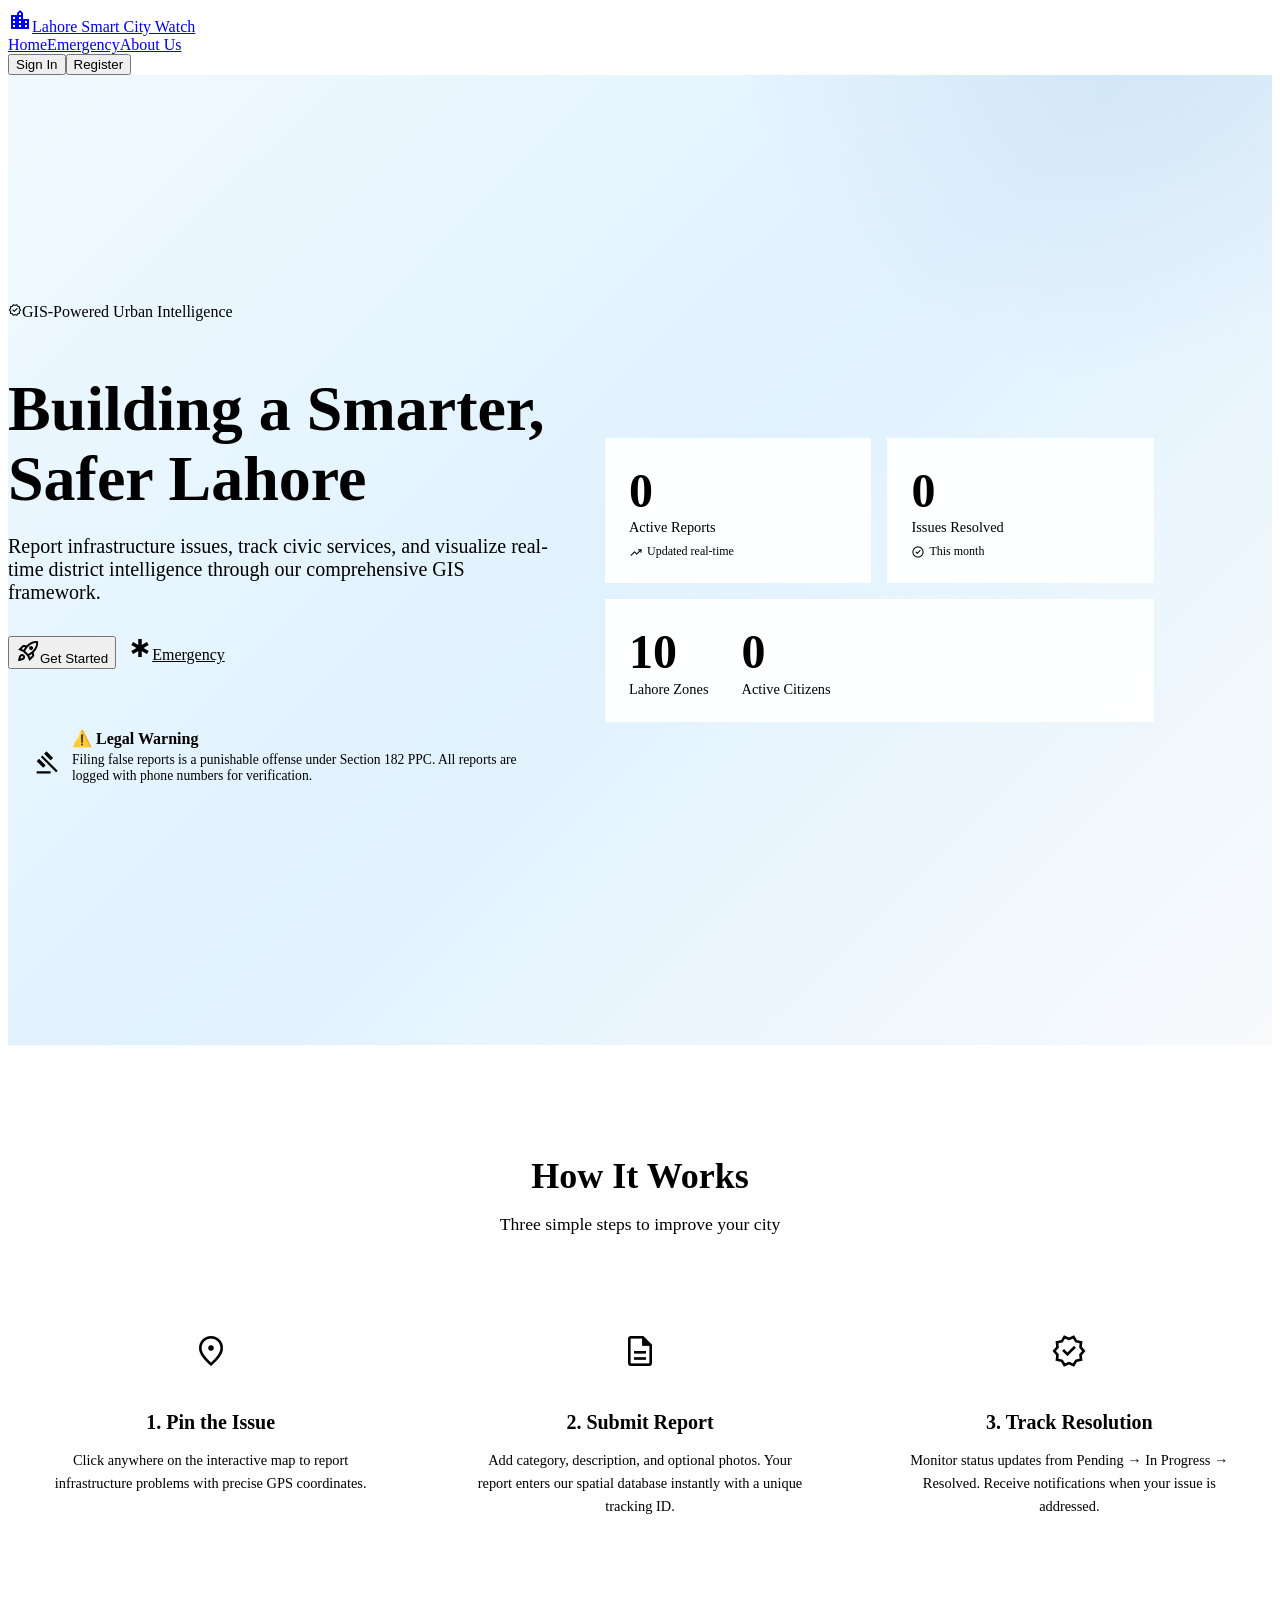
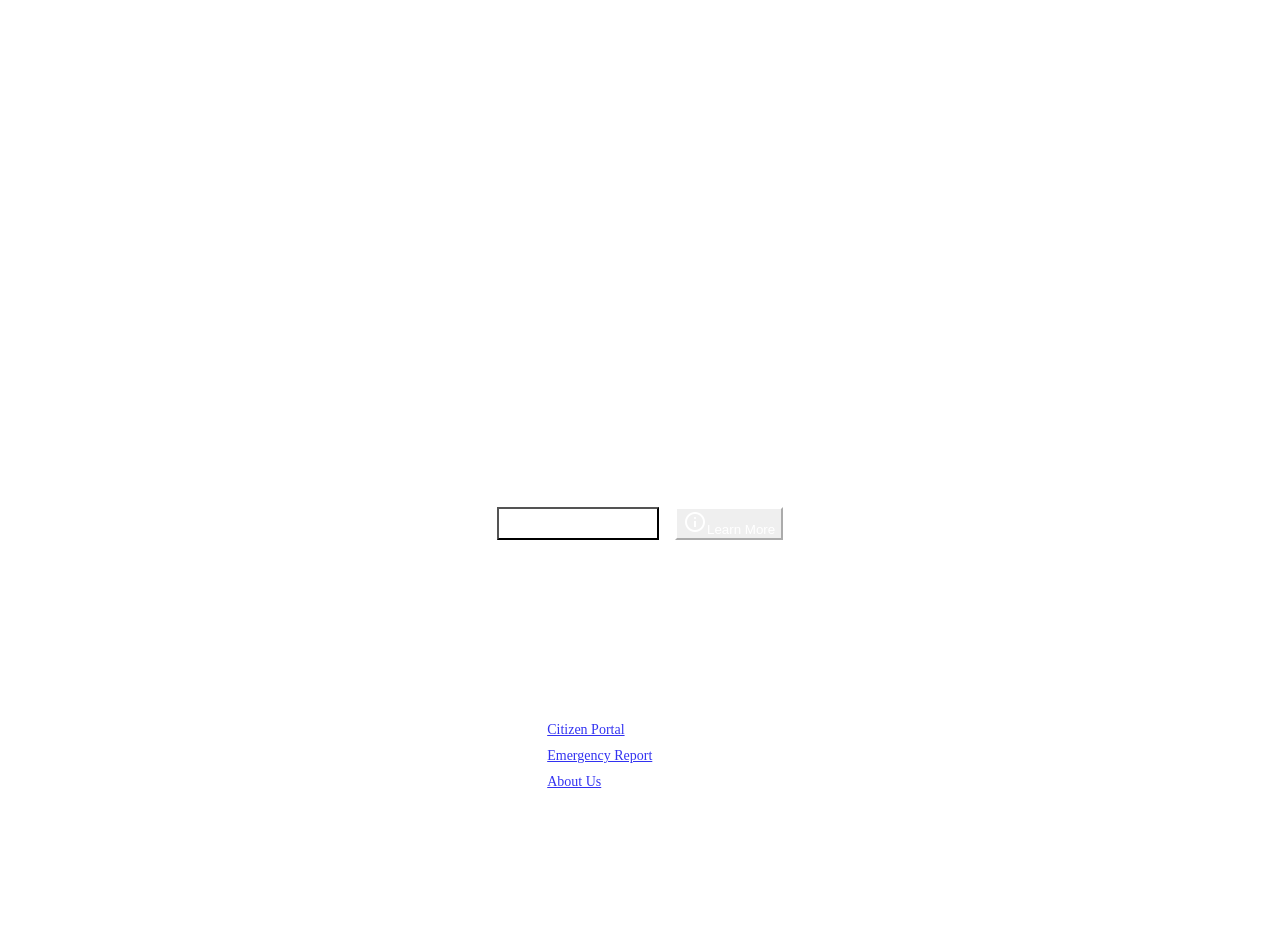
==== index.html @ 6d5efe83 "ready for deploy" ====
<!DOCTYPE html>
<html lang="en">
<head>
  <meta charset="UTF-8">
  <meta name="viewport" content="width=device-width, initial-scale=1.0">
  <title>Lahore Smart City Watch | GIS-Based Urban Intelligence</title>
  <link rel="stylesheet" href="/static/style.css">
  <link href="https://fonts.googleapis.com/css2?family=Material+Symbols+Outlined:wght@100..700&display=swap" rel="stylesheet">
  <style>
    .hero-section { min-height: 90vh; display: flex; align-items: center; padding: 100px 0 60px; background: linear-gradient(135deg, #f0f9ff 0%, #e0f2fe 50%, #f8fafc 100%); position: relative; overflow: hidden; }
    .hero-section::before { content: ''; position: absolute; top: -50%; right: -20%; width: 800px; height: 800px; background: radial-gradient(circle, rgba(0,63,135,0.08) 0%, transparent 70%); border-radius: 50%; }
    .hero-title { font-family: var(--ff-head); font-size: clamp(2.5rem, 5vw, 4rem); font-weight: 800; line-height: 1.1; color: var(--c-text-primary); margin-bottom: 20px; }
    .hero-subtitle { font-size: 1.25rem; color: var(--c-text-secondary); max-width: 600px; margin-bottom: 32px; }
    .stat-card { background: rgba(255,255,255,0.95); backdrop-filter: blur(8px); border: 1px solid var(--c-border); border-radius: var(--radius-lg); padding: 24px; box-shadow: var(--shadow-md); transition: all var(--transition-base); }
    .stat-card:hover { transform: translateY(-4px); box-shadow: var(--shadow-lg); }
    .stat-number { font-family: var(--ff-head); font-size: 3rem; font-weight: 800; color: var(--c-primary); line-height: 1.2; }
    .stat-label { font-size: 0.9rem; color: var(--c-text-secondary); font-weight: 500; }
    .stat-trend { display: flex; align-items: center; gap: 4px; margin-top: 8px; font-size: 0.75rem; color: var(--c-success); }
    .feature-section { padding: 80px 0; background: var(--c-surface); }
    .section-title { font-family: var(--ff-head); font-size: 2.25rem; font-weight: 700; text-align: center; margin-bottom: 16px; color: var(--c-text-primary); }
    .section-subtitle { text-align: center; color: var(--c-text-secondary); margin-bottom: 48px; font-size: 1.1rem; }
    .feature-card { background: var(--c-surface); border-radius: var(--radius-lg); padding: 32px; box-shadow: var(--shadow-sm); border: 1px solid var(--c-border); transition: all var(--transition-base); text-align: center; height: 100%; }
    .feature-card:hover { transform: translateY(-4px); box-shadow: var(--shadow-md); border-color: var(--c-primary); }
    .feature-icon { width: 72px; height: 72px; border-radius: var(--radius-lg); background: var(--c-accent-light); display: flex; align-items: center; justify-content: center; margin: 0 auto 24px; }
    .feature-icon .material-symbols-outlined { font-size: 36px; color: var(--c-primary); }
    .feature-title { font-family: var(--ff-head); font-weight: 700; font-size: 1.25rem; margin-bottom: 12px; }
    .feature-desc { color: var(--c-text-secondary); font-size: 0.9rem; line-height: 1.6; }
    .stats-section { padding: 60px 0; background: var(--c-primary); color: white; }
    .stats-grid-home { display: grid; grid-template-columns: repeat(4, 1fr); gap: 24px; text-align: center; }
    .stat-item { padding: 20px; }
    .stat-item-value { font-family: var(--ff-head); font-size: 2.5rem; font-weight: 800; margin-bottom: 8px; }
    .stat-item-label { font-size: 0.9rem; opacity: 0.9; text-transform: uppercase; letter-spacing: 0.05em; }
    .cta-section { padding: 80px 0; background: linear-gradient(135deg, var(--c-primary-dark) 0%, var(--c-primary) 100%); color: white; text-align: center; }
    .cta-title { font-family: var(--ff-head); font-size: 2.5rem; font-weight: 800; margin-bottom: 16px; }
    .cta-subtitle { font-size: 1.1rem; opacity: 0.9; margin-bottom: 32px; }
    .legal-banner { background: var(--c-warning-light); border: 1px solid var(--c-warning); border-radius: var(--radius-lg); padding: 20px 24px; margin: 40px 0; }
    .modal-overlay { position: fixed; inset: 0; z-index: 9999; background: rgba(0,0,0,0.5); backdrop-filter: blur(4px); display: flex; align-items: center; justify-content: center; opacity: 0; visibility: hidden; pointer-events: none; transition: all 0.2s; }
    .modal-overlay.active { opacity: 1; visibility: visible; pointer-events: all; }
    .modal { background: white; border-radius: 20px; width: 100%; max-width: 460px; transform: scale(0.95); transition: transform 0.2s; box-shadow: 0 20px 40px rgba(0,0,0,0.2); max-height: 90vh; overflow-y: auto; }
    .modal-overlay.active .modal { transform: scale(1); }
    .modal-header { background: var(--c-primary); color: white; padding: 24px 28px; border-radius: 20px 20px 0 0; position: sticky; top: 0; z-index: 1; }
    .modal-body { padding: 28px; }
    .auth-tabs { display: flex; gap: 8px; margin-bottom: 24px; }
    .auth-tab { flex: 1; padding: 10px; text-align: center; font-weight: 600; color: var(--c-text-muted); cursor: pointer; border-bottom: 2px solid transparent; }
    .auth-tab.active { color: var(--c-primary); border-bottom-color: var(--c-primary); }
    .auth-form.hidden { display: none; }
    .forgot-link { display: block; text-align: right; margin-top: 4px; margin-bottom: 16px; font-size: 0.75rem; color: var(--c-primary); font-weight: 500; cursor: pointer; }
    .modal-close { position: absolute; top: 16px; right: 16px; background: rgba(255,255,255,0.15); border: none; width: 32px; height: 32px; border-radius: 50%; color: white; display: flex; align-items: center; justify-content: center; cursor: pointer; }
    @media (max-width: 768px) { .stats-grid-home { grid-template-columns: repeat(2, 1fr); } .hero-title { font-size: 2.5rem; } }
  </style>
</head>
<body>

<nav class="topnav">
  <a class="topnav-brand" href="/"><span class="material-symbols-outlined" style="color:var(--c-primary)">location_city</span>Lahore Smart City Watch</a>
  <div class="topnav-links"><a href="/" class="active">Home</a><a href="/emergency.html">Emergency</a><a href="/about.html">About Us</a></div>
  <div class="topnav-actions"><button class="btn btn-outline btn-sm" id="loginBtn">Sign In</button><button class="btn btn-primary btn-sm" id="signupBtn">Register</button></div>
</nav>

<main>
  <section class="hero-section">
    <div class="container">
      <div style="display:flex;gap:48px;align-items:center;flex-wrap:wrap">
        <div style="flex:1;min-width:300px">
          <div class="badge badge-primary" style="margin-bottom:16px"><span class="material-symbols-outlined" style="font-size:14px">verified</span>GIS-Powered Urban Intelligence</div>
          <h1 class="hero-title">Building a Smarter,<br><span style="color:var(--c-primary)">Safer Lahore</span></h1>
          <p class="hero-subtitle">Report infrastructure issues, track civic services, and visualize real-time district intelligence through our comprehensive GIS framework.</p>
          <div style="display:flex;gap:12px;flex-wrap:wrap"><button class="btn btn-primary btn-lg" id="heroGetStarted"><span class="material-symbols-outlined">rocket_launch</span>Get Started</button><a href="/emergency.html" class="btn btn-outline btn-lg" style="border-color:var(--c-danger);color:var(--c-danger)"><span class="material-symbols-outlined">emergency</span>Emergency</a></div>
          <div class="legal-banner"><div style="display:flex;align-items:center;gap:12px"><span class="material-symbols-outlined" style="color:var(--c-warning);font-size:28px">gavel</span><div><strong style="color:var(--c-warning)">⚠️ Legal Warning</strong><p style="font-size:0.85rem;color:var(--c-text-secondary);margin-top:4px">Filing false reports is a punishable offense under Section 182 PPC. All reports are logged with phone numbers for verification.</p></div></div></div>
        </div>
        <div style="flex:1;min-width:300px">
          <div style="display:grid;grid-template-columns:1fr 1fr;gap:16px"><div class="stat-card"><div class="stat-number" id="homeActiveReports">0</div><div class="stat-label">Active Reports</div><div class="stat-trend"><span class="material-symbols-outlined" style="font-size:14px">trending_up</span>Updated real-time</div></div><div class="stat-card"><div class="stat-number" id="homeResolvedReports">0</div><div class="stat-label">Issues Resolved</div><div class="stat-trend"><span class="material-symbols-outlined" style="font-size:14px">check_circle</span>This month</div></div></div>
          <div style="margin-top:16px"><div class="stat-card"><div style="display:flex;align-items:center;gap:16px"><div><div class="stat-number" id="homeZonesCount">10</div><div class="stat-label">Lahore Zones</div></div><div style="width:1px;height:50px;background:var(--c-border)"></div><div><div class="stat-number" id="homeCitizensCount">0</div><div class="stat-label">Active Citizens</div></div></div></div></div>
        </div>
      </div>
    </div>
  </section>

  <section class="feature-section">
    <div class="container">
      <h2 class="section-title">How It Works</h2>
      <p class="section-subtitle">Three simple steps to improve your city</p>
      <div style="display:grid;grid-template-columns:repeat(3,1fr);gap:24px">
        <div class="feature-card"><div class="feature-icon"><span class="material-symbols-outlined icon-filled">location_on</span></div><h3 class="feature-title">1. Pin the Issue</h3><p class="feature-desc">Click anywhere on the interactive map to report infrastructure problems with precise GPS coordinates.</p></div>
        <div class="feature-card"><div class="feature-icon"><span class="material-symbols-outlined icon-filled">description</span></div><h3 class="feature-title">2. Submit Report</h3><p class="feature-desc">Add category, description, and optional photos. Your report enters our spatial database instantly with a unique tracking ID.</p></div>
        <div class="feature-card"><div class="feature-icon"><span class="material-symbols-outlined icon-filled">verified</span></div><h3 class="feature-title">3. Track Resolution</h3><p class="feature-desc">Monitor status updates from Pending → In Progress → Resolved. Receive notifications when your issue is addressed.</p></div>
      </div>
    </div>
  </section>

  <section class="stats-section">
    <div class="container"><div class="stats-grid-home"><div class="stat-item"><div class="stat-item-value" id="statsTotalReports">0</div><div class="stat-item-label">Total Reports</div></div><div class="stat-item"><div class="stat-item-value" id="statsPendingReports">0</div><div class="stat-item-label">Pending</div></div><div class="stat-item"><div class="stat-item-value" id="statsResolvedReports">0</div><div class="stat-item-label">Resolved</div></div><div class="stat-item"><div class="stat-item-value" id="statsAvgResponse">0</div><div class="stat-item-label">Avg Response (days)</div></div></div></div>
  </section>

  <section class="cta-section">
    <div class="container">
      <h2 class="cta-title">Ready to Make Lahore Better?</h2>
      <p class="cta-subtitle">Join thousands of citizens actively reporting and tracking civic issues.</p>
      <div style="display:flex;gap:16px;justify-content:center"><button class="btn btn-primary btn-lg" id="ctaSignupBtn" style="background:white;color:var(--c-primary)"><span class="material-symbols-outlined">person_add</span>Create Free Account</button><button class="btn btn-outline btn-lg" id="ctaLearnMore" style="border-color:white;color:white"><span class="material-symbols-outlined">info</span>Learn More</button></div>
    </div>
  </section>
</main>

<footer style="background:var(--c-primary-dark);color:white;padding:48px 0 24px">
  <div class="container">
    <div style="display:grid;grid-template-columns:2fr 1fr 1fr 1fr;gap:32px;margin-bottom:32px">
      <div><h4 style="font-family:var(--ff-head);font-weight:700;margin-bottom:16px">Lahore Smart City Watch</h4><p style="opacity:0.8;font-size:0.875rem;line-height:1.6">A GIS-based urban intelligence framework for civic engagement and infrastructure monitoring across Lahore.</p></div>
      <div><h5 style="font-weight:600;margin-bottom:16px">Quick Links</h5><ul style="list-style:none;opacity:0.8;font-size:0.875rem"><li style="margin-bottom:10px"><a href="/citizen.html">Citizen Portal</a></li><li style="margin-bottom:10px"><a href="/emergency.html">Emergency Report</a></li><li style="margin-bottom:10px"><a href="/about.html">About Us</a></li></ul></div>
      <div><h5 style="font-weight:600;margin-bottom:16px">Emergency Numbers</h5><ul style="list-style:none;opacity:0.8;font-size:0.875rem"><li style="margin-bottom:10px">Rescue: 1122</li><li style="margin-bottom:10px">Police: 15</li><li style="margin-bottom:10px">Fire: 16</li><li style="margin-bottom:10px">WASA: 042-99332010</li></ul></div>
      <div><h5 style="font-weight:600;margin-bottom:16px">Contact</h5><ul style="list-style:none;opacity:0.8;font-size:0.875rem"><li style="margin-bottom:10px">Email: info@lscw.pk</li><li style="margin-bottom:10px">Phone: +92 42 99201111</li><li style="margin-bottom:10px">Address: Gulberg III, Lahore</li></ul></div>
    </div>
    <div style="border-top:1px solid rgba(255,255,255,0.1);padding-top:24px;text-align:center;font-size:0.75rem;opacity:0.6">© 2024 Lahore Smart City Watch — GIS-Based Urban Intelligence Framework | Final Year Project | Department of GIS</div>
  </div>
</footer>

<div class="modal-overlay" id="authModal">
  <div class="modal">
    <div class="modal-header"><div style="font-size:1.5rem;font-weight:700" id="modalTitle">Sign In</div><div style="font-size:0.875rem;opacity:0.9" id="modalSubtitle">Access your account</div><button class="modal-close" onclick="closeModal('authModal')"><span class="material-symbols-outlined">close</span></button></div>
    <div class="modal-body">
      <div class="auth-tabs"><div class="auth-tab active" data-tab="login">Sign In</div><div class="auth-tab" data-tab="signup">Create Account</div></div>
      <form id="loginForm" class="auth-form" onsubmit="handleLogin(event)">
        <div class="form-group"><label class="form-label">Email</label><input type="email" class="form-input" id="loginEmail" placeholder="citizen@demo.com" required></div>
        <div class="form-group"><label class="form-label">Password</label><input type="password" class="form-input" id="loginPassword" placeholder="••••••••" required></div>
        <a href="#" class="forgot-link" onclick="openForgotPassword()">Forgot Password?</a>
        <button type="submit" class="btn btn-primary w-full btn-lg">Sign In</button>
        <p style="text-align:center;margin-top:16px;font-size:0.8rem;color:var(--c-text-muted)">Demo: citizen@demo.com / demo12345</p>
      </form>
      <form id="signupForm" class="auth-form hidden" onsubmit="handleSignup(event)">
        <div class="form-group"><label class="form-label">Full Name</label><input type="text" class="form-input" id="signupName" required></div>
        <div class="form-group"><label class="form-label">Email</label><input type="email" class="form-input" id="signupEmail" required></div>
        <div class="form-group"><label class="form-label">Phone</label><input type="tel" class="form-input" id="signupPhone" required></div>
        <div class="form-group"><label class="form-label">Password</label><input type="password" class="form-input" id="signupPassword" required minlength="8"></div>
        <div class="form-group"><label class="form-label">Confirm Password</label><input type="password" class="form-input" id="signupConfirm" required></div>
        <button type="submit" class="btn btn-primary w-full btn-lg">Create Account</button>
      </form>
      <p style="text-align:center;margin-top:16px;font-size:0.8rem"><span id="footerText">Don't have an account?</span><a href="#" id="switchTabLink" style="color:var(--c-primary);font-weight:600;margin-left:4px">Create one</a></p>
    </div>
  </div>
</div>

<div class="modal-overlay" id="otpModal">
  <div class="modal">
    <div class="modal-header"><div style="font-size:1.5rem;font-weight:700">Verify Email</div><button class="modal-close" onclick="closeModal('otpModal')"><span class="material-symbols-outlined">close</span></button></div>
    <div class="modal-body"><p style="text-align:center;margin-bottom:20px">Code sent to <strong id="otpEmail"></strong></p><input type="text" id="otpInput" style="width:100%;padding:14px;border:1.5px solid #cbd5e1;border-radius:10px;text-align:center;font-size:1.5rem;letter-spacing:8px" placeholder="000000" maxlength="6"><button onclick="verifyOTP()" class="btn btn-primary w-full btn-lg" style="margin-top:20px">Verify</button></div>
  </div>
</div>

<div class="modal-overlay" id="forgotPasswordModal">
  <div class="modal">
    <div class="modal-header"><div style="font-size:1.25rem;font-weight:700">Reset Password</div><button class="modal-close" onclick="closeModal('forgotPasswordModal')"><span class="material-symbols-outlined">close</span></button></div>
    <div class="modal-body">
      <div id="forgotStep1"><p style="margin-bottom:16px;color:var(--c-text-secondary);font-size:0.9rem">Enter your email to receive a password reset OTP.</p><div class="form-group"><label class="form-label">Email</label><input type="email" class="form-input" id="forgotEmail" required></div><button class="btn btn-primary w-full" onclick="sendResetOTP()">Send OTP</button></div>
      <div id="forgotStep2" style="display:none"><p style="margin-bottom:16px">Enter the 6-digit code sent to <strong id="forgotEmailDisplay"></strong></p><div class="form-group"><label class="form-label">OTP Code</label><input type="text" class="form-input" id="forgotOTP" maxlength="6"></div><button class="btn btn-primary w-full" onclick="verifyResetOTP()">Verify OTP</button></div>
      <div id="forgotStep3" style="display:none"><p style="margin-bottom:16px">Enter your new password.</p><div class="form-group"><label class="form-label">New Password</label><input type="password" class="form-input" id="newPassword" minlength="8"></div><div class="form-group"><label class="form-label">Confirm Password</label><input type="password" class="form-input" id="confirmNewPassword"></div><button class="btn btn-primary w-full" onclick="resetUserPassword()">Reset Password</button></div>
    </div>
  </div>
</div>

<div id="toast-container"></div>

<script src="/static/storage.js"></script>
<script>
const session = LSCW.getSession();
if (session) window.location.href = '/citizen.html';

const authModal = document.getElementById('authModal');
const otpModal = document.getElementById('otpModal');
let pendingEmail = '';
let currentOTP = '';
let resetEmail = '';
let resetToken = '';

function loadHomeStats() {
  const reports = LSCW.getReports();
  const zones = LSCW.getZones();
  const users = JSON.parse(localStorage.getItem('lscw_users') || '[]');
  document.getElementById('homeActiveReports').textContent = reports.filter(r => r.status !== 'resolved').length;
  document.getElementById('homeResolvedReports').textContent = reports.filter(r => r.status === 'resolved').length;
  document.getElementById('homeZonesCount').textContent = zones.length;
  document.getElementById('homeCitizensCount').textContent = users.length;
  document.getElementById('statsTotalReports').textContent = reports.length;
  document.getElementById('statsPendingReports').textContent = reports.filter(r => r.status === 'pending').length;
  document.getElementById('statsResolvedReports').textContent = reports.filter(r => r.status === 'resolved').length;
}
loadHomeStats();

document.getElementById('loginBtn').addEventListener('click', () => openAuthModal('login'));
document.getElementById('signupBtn').addEventListener('click', () => openAuthModal('signup'));
document.getElementById('heroGetStarted').addEventListener('click', () => openAuthModal('signup'));
document.getElementById('ctaSignupBtn').addEventListener('click', () => openAuthModal('signup'));
document.getElementById('ctaLearnMore').addEventListener('click', () => window.location.href = '/about.html');

function openModal(id) { document.getElementById(id).classList.add('active'); }
function closeModal(id) { document.getElementById(id).classList.remove('active'); }
function openAuthModal(tab) { authModal.classList.add('active'); switchTab(tab); }

function switchTab(tab) {
  document.querySelectorAll('.auth-tab').forEach(t => t.classList.remove('active'));
  document.querySelector(`.auth-tab[data-tab="${tab}"]`).classList.add('active');
  document.getElementById('loginForm').classList.toggle('hidden', tab !== 'login');
  document.getElementById('signupForm').classList.toggle('hidden', tab !== 'signup');
  document.getElementById('modalTitle').textContent = tab === 'login' ? 'Sign In' : 'Create Account';
  document.getElementById('modalSubtitle').textContent = tab === 'login' ? 'Access your account' : 'Join Lahore Smart City Watch';
  document.getElementById('footerText').textContent = tab === 'login' ? "Don't have an account?" : 'Already have an account?';
  document.getElementById('switchTabLink').textContent = tab === 'login' ? 'Create one' : 'Sign in';
}

document.querySelectorAll('.auth-tab').forEach(t => t.addEventListener('click', () => switchTab(t.dataset.tab)));
document.getElementById('switchTabLink').addEventListener('click', e => { e.preventDefault(); switchTab(document.querySelector('.auth-tab.active').dataset.tab === 'login' ? 'signup' : 'login'); });
document.querySelectorAll('.modal-overlay').forEach(o => o.addEventListener('click', e => { if (e.target === o) o.classList.remove('active'); }));

function showToast(msg, type) {
  const tc = document.getElementById('toast-container');
  const t = document.createElement('div');
  t.className = `toast toast-${type}`;
  t.innerHTML = `<span class="material-symbols-outlined">${type==='success'?'check_circle':type==='error'?'error':'info'}</span> ${msg}`;
  tc.appendChild(t); setTimeout(() => { t.classList.add('removing'); setTimeout(() => t.remove(), 300); }, 4000);
}

async function handleLogin(e) {
  e.preventDefault();
  const email = document.getElementById('loginEmail').value;
  const password = document.getElementById('loginPassword').value;
  if (!email || !password) { showToast('Please fill all fields', 'error'); return; }
  const result = await LSCW.loginUser(email, password);
  if (result.ok) { showToast('Login successful!', 'success'); setTimeout(() => window.location.href = '/citizen.html', 500); }
  else { showToast(result.error, 'error'); }
}

async function handleSignup(e) {
  e.preventDefault();
  const name = document.getElementById('signupName').value;
  const email = document.getElementById('signupEmail').value;
  const phone = document.getElementById('signupPhone').value;
  const password = document.getElementById('signupPassword').value;
  const confirm = document.getElementById('signupConfirm').value;
  if (password !== confirm) { showToast('Passwords do not match', 'error'); return; }
  const result = await LSCW.registerUser({ name, email, phone, password });
  if (result.ok) {
    pendingEmail = email; currentOTP = LSCW.simulateSendOTP(email);
    document.getElementById('otpEmail').textContent = email;
    closeModal('authModal'); otpModal.classList.add('active');
    showToast('OTP sent! Check console', 'info');
  } else { showToast(result.error, 'error'); }
}

function verifyOTP() { closeModal('otpModal'); showToast('Email verified! Please login.', 'success'); setTimeout(() => openAuthModal('login'), 500); }

function openForgotPassword() {
  closeModal('authModal');
  document.getElementById('forgotStep1').style.display = 'block';
  document.getElementById('forgotStep2').style.display = 'none';
  document.getElementById('forgotStep3').style.display = 'none';
  openModal('forgotPasswordModal');
}

async function sendResetOTP() {
  const email = document.getElementById('forgotEmail').value;
  if (!email) { showToast('Please enter your email', 'error'); return; }
  try {
    const res = await fetch(`http://127.0.0.1:8000/api/auth/forgot-password/`, { method: 'POST', headers: {'Content-Type':'application/json'}, body: JSON.stringify({email}) });
    const data = await res.json();
    if (data.message) { resetEmail = email; document.getElementById('forgotEmailDisplay').textContent = email; document.getElementById('forgotStep1').style.display = 'none'; document.getElementById('forgotStep2').style.display = 'block'; showToast('OTP sent!', 'success'); }
    else { showToast(data.error, 'error'); }
  } catch(e) { showToast('Network error', 'error'); }
}

async function verifyResetOTP() {
  const otp = document.getElementById('forgotOTP').value;
  if (!otp) { showToast('Please enter OTP', 'error'); return; }
  try {
    const res = await fetch(`http://127.0.0.1:8000/api/auth/verify-reset-otp/`, { method: 'POST', headers: {'Content-Type':'application/json'}, body: JSON.stringify({email: resetEmail, otp}) });
    const data = await res.json();
    if (data.reset_token) { resetToken = data.reset_token; document.getElementById('forgotStep2').style.display = 'none'; document.getElementById('forgotStep3').style.display = 'block'; showToast('OTP verified!', 'success'); }
    else { showToast(data.error, 'error'); }
  } catch(e) { showToast('Network error', 'error'); }
}

async function resetUserPassword() {
  const np = document.getElementById('newPassword').value;
  const cp = document.getElementById('confirmNewPassword').value;
  if (np !== cp) { showToast('Passwords do not match', 'error'); return; }
  try {
    const res = await fetch(`http://127.0.0.1:8000/api/auth/reset-password/`, { method: 'POST', headers: {'Content-Type':'application/json'}, body: JSON.stringify({email: resetEmail, reset_token: resetToken, new_password: np}) });
    const data = await res.json();
    if (data.message) { closeModal('forgotPasswordModal'); showToast('Password reset! Please login.', 'success'); setTimeout(() => openAuthModal('login'), 500); }
    else { showToast(data.error, 'error'); }
  } catch(e) { showToast('Network error', 'error'); }
}
</script>
</body>
</html>
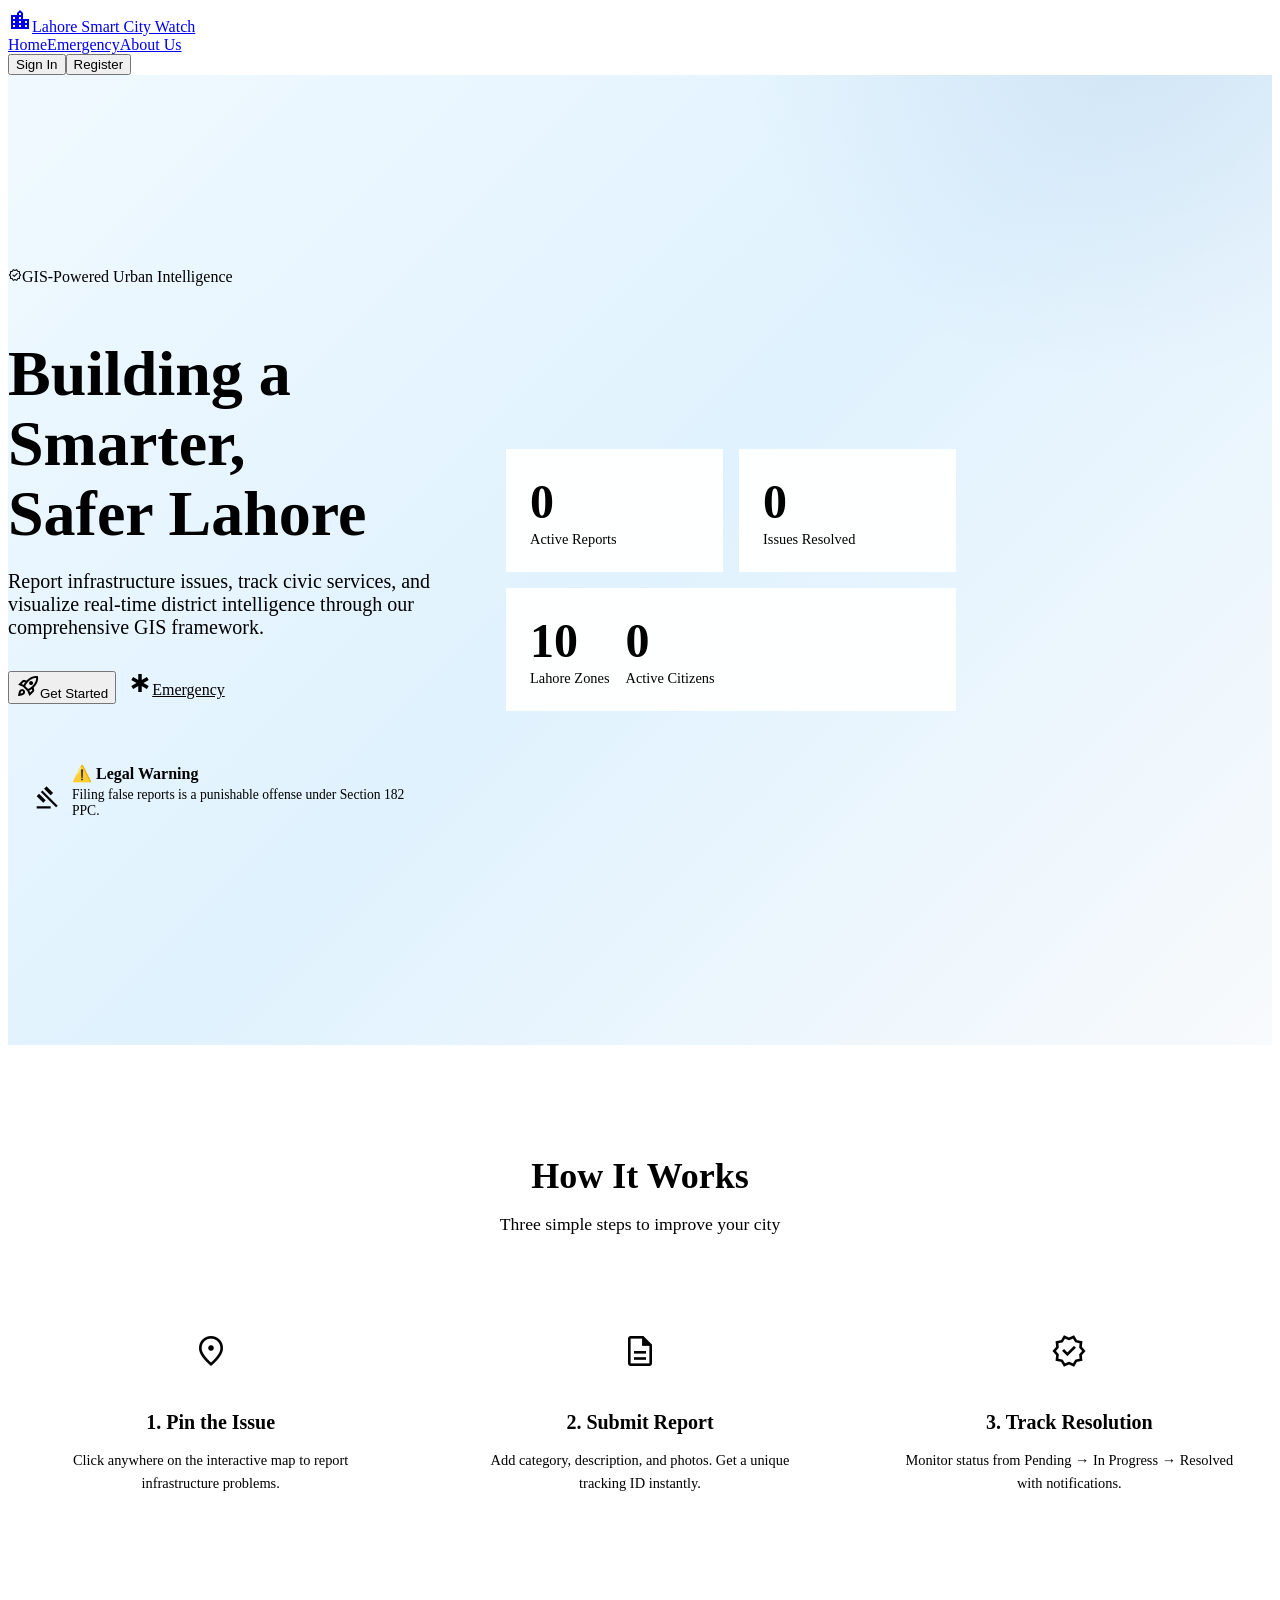
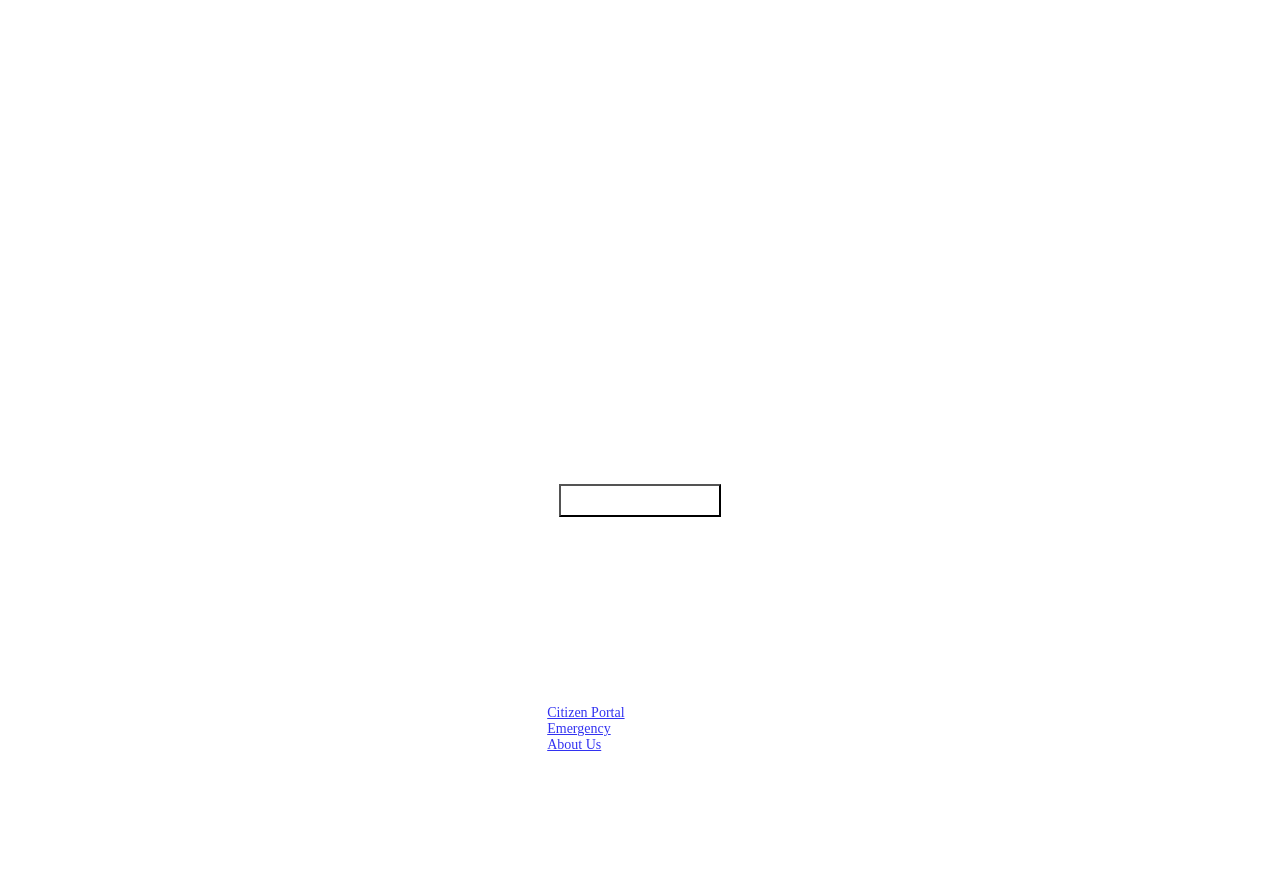
==== commit f2efdd49: "all fixes + migrations complete" ====
--- a/index.html
+++ b/index.html
@@ -46,7 +46,7 @@
     .auth-form.hidden { display: none; }
     .forgot-link { display: block; text-align: right; margin-top: 4px; margin-bottom: 16px; font-size: 0.75rem; color: var(--c-primary); font-weight: 500; cursor: pointer; }
     .modal-close { position: absolute; top: 16px; right: 16px; background: rgba(255,255,255,0.15); border: none; width: 32px; height: 32px; border-radius: 50%; color: white; display: flex; align-items: center; justify-content: center; cursor: pointer; }
-    @media (max-width: 768px) { .stats-grid-home { grid-template-columns: repeat(2, 1fr); } .hero-title { font-size: 2.5rem; } }
+    @media (max-width: 768px) { .stats-grid-home { grid-template-columns: repeat(2, 1fr); } .hero-title { font-size: 2rem; } .hero-subtitle { font-size: 1rem; } .feature-section { padding: 40px 0; } .cta-section { padding: 40px 0; } }
   </style>
 </head>
 <body>
@@ -66,11 +66,11 @@
           <h1 class="hero-title">Building a Smarter,<br><span style="color:var(--c-primary)">Safer Lahore</span></h1>
           <p class="hero-subtitle">Report infrastructure issues, track civic services, and visualize real-time district intelligence through our comprehensive GIS framework.</p>
           <div style="display:flex;gap:12px;flex-wrap:wrap"><button class="btn btn-primary btn-lg" id="heroGetStarted"><span class="material-symbols-outlined">rocket_launch</span>Get Started</button><a href="/emergency.html" class="btn btn-outline btn-lg" style="border-color:var(--c-danger);color:var(--c-danger)"><span class="material-symbols-outlined">emergency</span>Emergency</a></div>
-          <div class="legal-banner"><div style="display:flex;align-items:center;gap:12px"><span class="material-symbols-outlined" style="color:var(--c-warning);font-size:28px">gavel</span><div><strong style="color:var(--c-warning)">⚠️ Legal Warning</strong><p style="font-size:0.85rem;color:var(--c-text-secondary);margin-top:4px">Filing false reports is a punishable offense under Section 182 PPC. All reports are logged with phone numbers for verification.</p></div></div></div>
+          <div class="legal-banner"><div style="display:flex;align-items:center;gap:12px"><span class="material-symbols-outlined" style="color:var(--c-warning);font-size:28px">gavel</span><div><strong style="color:var(--c-warning)">⚠️ Legal Warning</strong><p style="font-size:0.85rem;color:var(--c-text-secondary);margin-top:4px">Filing false reports is a punishable offense under Section 182 PPC.</p></div></div></div>
         </div>
         <div style="flex:1;min-width:300px">
-          <div style="display:grid;grid-template-columns:1fr 1fr;gap:16px"><div class="stat-card"><div class="stat-number" id="homeActiveReports">0</div><div class="stat-label">Active Reports</div><div class="stat-trend"><span class="material-symbols-outlined" style="font-size:14px">trending_up</span>Updated real-time</div></div><div class="stat-card"><div class="stat-number" id="homeResolvedReports">0</div><div class="stat-label">Issues Resolved</div><div class="stat-trend"><span class="material-symbols-outlined" style="font-size:14px">check_circle</span>This month</div></div></div>
-          <div style="margin-top:16px"><div class="stat-card"><div style="display:flex;align-items:center;gap:16px"><div><div class="stat-number" id="homeZonesCount">10</div><div class="stat-label">Lahore Zones</div></div><div style="width:1px;height:50px;background:var(--c-border)"></div><div><div class="stat-number" id="homeCitizensCount">0</div><div class="stat-label">Active Citizens</div></div></div></div></div>
+          <div style="display:grid;grid-template-columns:1fr 1fr;gap:16px"><div class="stat-card"><div class="stat-number" id="homeActiveReports">0</div><div class="stat-label">Active Reports</div></div><div class="stat-card"><div class="stat-number" id="homeResolvedReports">0</div><div class="stat-label">Issues Resolved</div></div></div>
+          <div style="margin-top:16px"><div class="stat-card"><div style="display:flex;align-items:center;gap:16px"><div><div class="stat-number" id="homeZonesCount">10</div><div class="stat-label">Lahore Zones</div></div><div><div class="stat-number" id="homeCitizensCount">0</div><div class="stat-label">Active Citizens</div></div></div></div></div>
         </div>
       </div>
     </div>
@@ -81,22 +81,22 @@
       <h2 class="section-title">How It Works</h2>
       <p class="section-subtitle">Three simple steps to improve your city</p>
       <div style="display:grid;grid-template-columns:repeat(3,1fr);gap:24px">
-        <div class="feature-card"><div class="feature-icon"><span class="material-symbols-outlined icon-filled">location_on</span></div><h3 class="feature-title">1. Pin the Issue</h3><p class="feature-desc">Click anywhere on the interactive map to report infrastructure problems with precise GPS coordinates.</p></div>
-        <div class="feature-card"><div class="feature-icon"><span class="material-symbols-outlined icon-filled">description</span></div><h3 class="feature-title">2. Submit Report</h3><p class="feature-desc">Add category, description, and optional photos. Your report enters our spatial database instantly with a unique tracking ID.</p></div>
-        <div class="feature-card"><div class="feature-icon"><span class="material-symbols-outlined icon-filled">verified</span></div><h3 class="feature-title">3. Track Resolution</h3><p class="feature-desc">Monitor status updates from Pending → In Progress → Resolved. Receive notifications when your issue is addressed.</p></div>
+        <div class="feature-card"><div class="feature-icon"><span class="material-symbols-outlined icon-filled">location_on</span></div><h3 class="feature-title">1. Pin the Issue</h3><p class="feature-desc">Click anywhere on the interactive map to report infrastructure problems.</p></div>
+        <div class="feature-card"><div class="feature-icon"><span class="material-symbols-outlined icon-filled">description</span></div><h3 class="feature-title">2. Submit Report</h3><p class="feature-desc">Add category, description, and photos. Get a unique tracking ID instantly.</p></div>
+        <div class="feature-card"><div class="feature-icon"><span class="material-symbols-outlined icon-filled">verified</span></div><h3 class="feature-title">3. Track Resolution</h3><p class="feature-desc">Monitor status from Pending → In Progress → Resolved with notifications.</p></div>
       </div>
     </div>
   </section>
 
   <section class="stats-section">
-    <div class="container"><div class="stats-grid-home"><div class="stat-item"><div class="stat-item-value" id="statsTotalReports">0</div><div class="stat-item-label">Total Reports</div></div><div class="stat-item"><div class="stat-item-value" id="statsPendingReports">0</div><div class="stat-item-label">Pending</div></div><div class="stat-item"><div class="stat-item-value" id="statsResolvedReports">0</div><div class="stat-item-label">Resolved</div></div><div class="stat-item"><div class="stat-item-value" id="statsAvgResponse">0</div><div class="stat-item-label">Avg Response (days)</div></div></div></div>
+    <div class="container"><div class="stats-grid-home"><div class="stat-item"><div class="stat-item-value" id="statsTotalReports">0</div><div class="stat-item-label">Total Reports</div></div><div class="stat-item"><div class="stat-item-value" id="statsPendingReports">0</div><div class="stat-item-label">Pending</div></div><div class="stat-item"><div class="stat-item-value" id="statsResolvedReports">0</div><div class="stat-item-label">Resolved</div></div><div class="stat-item"><div class="stat-item-value" id="statsAvgResponse">0</div><div class="stat-item-label">Avg Response</div></div></div></div>
   </section>
 
   <section class="cta-section">
     <div class="container">
       <h2 class="cta-title">Ready to Make Lahore Better?</h2>
       <p class="cta-subtitle">Join thousands of citizens actively reporting and tracking civic issues.</p>
-      <div style="display:flex;gap:16px;justify-content:center"><button class="btn btn-primary btn-lg" id="ctaSignupBtn" style="background:white;color:var(--c-primary)"><span class="material-symbols-outlined">person_add</span>Create Free Account</button><button class="btn btn-outline btn-lg" id="ctaLearnMore" style="border-color:white;color:white"><span class="material-symbols-outlined">info</span>Learn More</button></div>
+      <div style="display:flex;gap:16px;justify-content:center"><button class="btn btn-primary btn-lg" id="ctaSignupBtn" style="background:white;color:var(--c-primary)"><span class="material-symbols-outlined">person_add</span>Create Free Account</button></div>
     </div>
   </section>
 </main>
@@ -104,26 +104,25 @@
 <footer style="background:var(--c-primary-dark);color:white;padding:48px 0 24px">
   <div class="container">
     <div style="display:grid;grid-template-columns:2fr 1fr 1fr 1fr;gap:32px;margin-bottom:32px">
-      <div><h4 style="font-family:var(--ff-head);font-weight:700;margin-bottom:16px">Lahore Smart City Watch</h4><p style="opacity:0.8;font-size:0.875rem;line-height:1.6">A GIS-based urban intelligence framework for civic engagement and infrastructure monitoring across Lahore.</p></div>
-      <div><h5 style="font-weight:600;margin-bottom:16px">Quick Links</h5><ul style="list-style:none;opacity:0.8;font-size:0.875rem"><li style="margin-bottom:10px"><a href="/citizen.html">Citizen Portal</a></li><li style="margin-bottom:10px"><a href="/emergency.html">Emergency Report</a></li><li style="margin-bottom:10px"><a href="/about.html">About Us</a></li></ul></div>
-      <div><h5 style="font-weight:600;margin-bottom:16px">Emergency Numbers</h5><ul style="list-style:none;opacity:0.8;font-size:0.875rem"><li style="margin-bottom:10px">Rescue: 1122</li><li style="margin-bottom:10px">Police: 15</li><li style="margin-bottom:10px">Fire: 16</li><li style="margin-bottom:10px">WASA: 042-99332010</li></ul></div>
-      <div><h5 style="font-weight:600;margin-bottom:16px">Contact</h5><ul style="list-style:none;opacity:0.8;font-size:0.875rem"><li style="margin-bottom:10px">Email: info@lscw.pk</li><li style="margin-bottom:10px">Phone: +92 42 99201111</li><li style="margin-bottom:10px">Address: Gulberg III, Lahore</li></ul></div>
-    </div>
-    <div style="border-top:1px solid rgba(255,255,255,0.1);padding-top:24px;text-align:center;font-size:0.75rem;opacity:0.6">© 2024 Lahore Smart City Watch — GIS-Based Urban Intelligence Framework | Final Year Project | Department of GIS</div>
+      <div><h4>Lahore Smart City Watch</h4><p style="opacity:0.8;font-size:0.875rem">GIS-based urban intelligence framework for Lahore.</p></div>
+      <div><h5>Quick Links</h5><ul style="list-style:none;opacity:0.8;font-size:0.875rem"><li><a href="/citizen.html">Citizen Portal</a></li><li><a href="/emergency.html">Emergency</a></li><li><a href="/about.html">About Us</a></li></ul></div>
+      <div><h5>Emergency</h5><ul style="list-style:none;opacity:0.8;font-size:0.875rem"><li>Rescue: 1122</li><li>Police: 15</li><li>Fire: 16</li></ul></div>
+      <div><h5>Contact</h5><ul style="list-style:none;opacity:0.8;font-size:0.875rem"><li>Email: info@lscw.pk</li><li>CGIS, PU Lahore</li></ul></div>
+    </div>
+    <div style="border-top:1px solid rgba(255,255,255,0.1);padding-top:24px;text-align:center;font-size:0.75rem;opacity:0.6">© 2026 Lahore Smart City Watch — FYP | CGIS, University of the Punjab</div>
   </div>
 </footer>
 
 <div class="modal-overlay" id="authModal">
   <div class="modal">
-    <div class="modal-header"><div style="font-size:1.5rem;font-weight:700" id="modalTitle">Sign In</div><div style="font-size:0.875rem;opacity:0.9" id="modalSubtitle">Access your account</div><button class="modal-close" onclick="closeModal('authModal')"><span class="material-symbols-outlined">close</span></button></div>
+    <div class="modal-header"><div style="font-size:1.5rem;font-weight:700" id="modalTitle">Sign In</div><button class="modal-close" onclick="closeModal('authModal')"><span class="material-symbols-outlined">close</span></button></div>
     <div class="modal-body">
       <div class="auth-tabs"><div class="auth-tab active" data-tab="login">Sign In</div><div class="auth-tab" data-tab="signup">Create Account</div></div>
       <form id="loginForm" class="auth-form" onsubmit="handleLogin(event)">
-        <div class="form-group"><label class="form-label">Email</label><input type="email" class="form-input" id="loginEmail" placeholder="citizen@demo.com" required></div>
-        <div class="form-group"><label class="form-label">Password</label><input type="password" class="form-input" id="loginPassword" placeholder="••••••••" required></div>
+        <div class="form-group"><label class="form-label">Email</label><input type="email" class="form-input" id="loginEmail" required></div>
+        <div class="form-group"><label class="form-label">Password</label><input type="password" class="form-input" id="loginPassword" required></div>
         <a href="#" class="forgot-link" onclick="openForgotPassword()">Forgot Password?</a>
         <button type="submit" class="btn btn-primary w-full btn-lg">Sign In</button>
-        <p style="text-align:center;margin-top:16px;font-size:0.8rem;color:var(--c-text-muted)">Demo: citizen@demo.com / demo12345</p>
       </form>
       <form id="signupForm" class="auth-form hidden" onsubmit="handleSignup(event)">
         <div class="form-group"><label class="form-label">Full Name</label><input type="text" class="form-input" id="signupName" required></div>
@@ -133,7 +132,7 @@
         <div class="form-group"><label class="form-label">Confirm Password</label><input type="password" class="form-input" id="signupConfirm" required></div>
         <button type="submit" class="btn btn-primary w-full btn-lg">Create Account</button>
       </form>
-      <p style="text-align:center;margin-top:16px;font-size:0.8rem"><span id="footerText">Don't have an account?</span><a href="#" id="switchTabLink" style="color:var(--c-primary);font-weight:600;margin-left:4px">Create one</a></p>
+      <p style="text-align:center;margin-top:16px;font-size:0.8rem"><span id="footerText">Don't have an account?</span><a href="#" id="switchTabLink" style="color:var(--c-primary);font-weight:600">Create one</a></p>
     </div>
   </div>
 </div>
@@ -141,7 +140,7 @@
 <div class="modal-overlay" id="otpModal">
   <div class="modal">
     <div class="modal-header"><div style="font-size:1.5rem;font-weight:700">Verify Email</div><button class="modal-close" onclick="closeModal('otpModal')"><span class="material-symbols-outlined">close</span></button></div>
-    <div class="modal-body"><p style="text-align:center;margin-bottom:20px">Code sent to <strong id="otpEmail"></strong></p><input type="text" id="otpInput" style="width:100%;padding:14px;border:1.5px solid #cbd5e1;border-radius:10px;text-align:center;font-size:1.5rem;letter-spacing:8px" placeholder="000000" maxlength="6"><button onclick="verifyOTP()" class="btn btn-primary w-full btn-lg" style="margin-top:20px">Verify</button></div>
+    <div class="modal-body"><p>Code sent to <strong id="otpEmail"></strong></p><input type="text" id="otpInput" style="width:100%;padding:14px;border:1.5px solid #cbd5e1;border-radius:10px;text-align:center;font-size:1.5rem;letter-spacing:8px" placeholder="000000" maxlength="6"><button onclick="verifyOTP()" class="btn btn-primary w-full btn-lg" style="margin-top:20px">Verify</button></div>
   </div>
 </div>
 
@@ -149,9 +148,9 @@
   <div class="modal">
     <div class="modal-header"><div style="font-size:1.25rem;font-weight:700">Reset Password</div><button class="modal-close" onclick="closeModal('forgotPasswordModal')"><span class="material-symbols-outlined">close</span></button></div>
     <div class="modal-body">
-      <div id="forgotStep1"><p style="margin-bottom:16px;color:var(--c-text-secondary);font-size:0.9rem">Enter your email to receive a password reset OTP.</p><div class="form-group"><label class="form-label">Email</label><input type="email" class="form-input" id="forgotEmail" required></div><button class="btn btn-primary w-full" onclick="sendResetOTP()">Send OTP</button></div>
-      <div id="forgotStep2" style="display:none"><p style="margin-bottom:16px">Enter the 6-digit code sent to <strong id="forgotEmailDisplay"></strong></p><div class="form-group"><label class="form-label">OTP Code</label><input type="text" class="form-input" id="forgotOTP" maxlength="6"></div><button class="btn btn-primary w-full" onclick="verifyResetOTP()">Verify OTP</button></div>
-      <div id="forgotStep3" style="display:none"><p style="margin-bottom:16px">Enter your new password.</p><div class="form-group"><label class="form-label">New Password</label><input type="password" class="form-input" id="newPassword" minlength="8"></div><div class="form-group"><label class="form-label">Confirm Password</label><input type="password" class="form-input" id="confirmNewPassword"></div><button class="btn btn-primary w-full" onclick="resetUserPassword()">Reset Password</button></div>
+      <div id="forgotStep1"><p style="margin-bottom:16px">Enter your email to receive OTP.</p><div class="form-group"><label class="form-label">Email</label><input type="email" class="form-input" id="forgotEmail" required></div><button class="btn btn-primary w-full" onclick="sendResetOTP()">Send OTP</button></div>
+      <div id="forgotStep2" style="display:none"><p>Enter OTP sent to <strong id="forgotEmailDisplay"></strong></p><div class="form-group"><label class="form-label">OTP</label><input type="text" class="form-input" id="forgotOTP" maxlength="6"></div><button class="btn btn-primary w-full" onclick="verifyResetOTP()">Verify</button></div>
+      <div id="forgotStep3" style="display:none"><p>Enter new password.</p><div class="form-group"><label class="form-label">New Password</label><input type="password" class="form-input" id="newPassword" minlength="8"></div><div class="form-group"><label class="form-label">Confirm</label><input type="password" class="form-input" id="confirmNewPassword"></div><button class="btn btn-primary w-full" onclick="resetUserPassword()">Reset Password</button></div>
     </div>
   </div>
 </div>
@@ -160,130 +159,99 @@
 
 <script src="/static/storage.js"></script>
 <script>
-const session = LSCW.getSession();
-if (session) window.location.href = '/citizen.html';
-
-const authModal = document.getElementById('authModal');
-const otpModal = document.getElementById('otpModal');
-let pendingEmail = '';
-let currentOTP = '';
-let resetEmail = '';
-let resetToken = '';
+const session = LSCW.getSession(); if (session) window.location.href = '/citizen.html';
+let pendingEmail = '', currentOTP = '', resetEmail = '', resetToken = '';
+function $(id) { return document.getElementById(id); }
 
 function loadHomeStats() {
-  const reports = LSCW.getReports();
-  const zones = LSCW.getZones();
-  const users = JSON.parse(localStorage.getItem('lscw_users') || '[]');
-  document.getElementById('homeActiveReports').textContent = reports.filter(r => r.status !== 'resolved').length;
-  document.getElementById('homeResolvedReports').textContent = reports.filter(r => r.status === 'resolved').length;
-  document.getElementById('homeZonesCount').textContent = zones.length;
-  document.getElementById('homeCitizensCount').textContent = users.length;
-  document.getElementById('statsTotalReports').textContent = reports.length;
-  document.getElementById('statsPendingReports').textContent = reports.filter(r => r.status === 'pending').length;
-  document.getElementById('statsResolvedReports').textContent = reports.filter(r => r.status === 'resolved').length;
+  const reports = LSCW.getReports(), zones = LSCW.getZones();
+  $('homeActiveReports').textContent = reports.filter(r => r.status !== 'resolved').length;
+  $('homeResolvedReports').textContent = reports.filter(r => r.status === 'resolved').length;
+  $('homeZonesCount').textContent = zones.length;
+  $('homeCitizensCount').textContent = JSON.parse(localStorage.getItem('lscw_users') || '[]').length;
+  $('statsTotalReports').textContent = reports.length;
+  $('statsPendingReports').textContent = reports.filter(r => r.status === 'pending').length;
+  $('statsResolvedReports').textContent = reports.filter(r => r.status === 'resolved').length;
 }
 loadHomeStats();
 
-document.getElementById('loginBtn').addEventListener('click', () => openAuthModal('login'));
-document.getElementById('signupBtn').addEventListener('click', () => openAuthModal('signup'));
-document.getElementById('heroGetStarted').addEventListener('click', () => openAuthModal('signup'));
-document.getElementById('ctaSignupBtn').addEventListener('click', () => openAuthModal('signup'));
-document.getElementById('ctaLearnMore').addEventListener('click', () => window.location.href = '/about.html');
-
-function openModal(id) { document.getElementById(id).classList.add('active'); }
-function closeModal(id) { document.getElementById(id).classList.remove('active'); }
-function openAuthModal(tab) { authModal.classList.add('active'); switchTab(tab); }
+$('loginBtn').addEventListener('click', () => openAuthModal('login'));
+$('signupBtn').addEventListener('click', () => openAuthModal('signup'));
+$('heroGetStarted').addEventListener('click', () => openAuthModal('signup'));
+$('ctaSignupBtn').addEventListener('click', () => openAuthModal('signup'));
+
+function openModal(id) { $(id).classList.add('active'); }
+function closeModal(id) { $(id).classList.remove('active'); }
+function openAuthModal(tab) { openModal('authModal'); switchTab(tab); }
 
 function switchTab(tab) {
   document.querySelectorAll('.auth-tab').forEach(t => t.classList.remove('active'));
   document.querySelector(`.auth-tab[data-tab="${tab}"]`).classList.add('active');
-  document.getElementById('loginForm').classList.toggle('hidden', tab !== 'login');
-  document.getElementById('signupForm').classList.toggle('hidden', tab !== 'signup');
-  document.getElementById('modalTitle').textContent = tab === 'login' ? 'Sign In' : 'Create Account';
-  document.getElementById('modalSubtitle').textContent = tab === 'login' ? 'Access your account' : 'Join Lahore Smart City Watch';
-  document.getElementById('footerText').textContent = tab === 'login' ? "Don't have an account?" : 'Already have an account?';
-  document.getElementById('switchTabLink').textContent = tab === 'login' ? 'Create one' : 'Sign in';
+  $('loginForm').classList.toggle('hidden', tab !== 'login');
+  $('signupForm').classList.toggle('hidden', tab !== 'signup');
+  $('modalTitle').textContent = tab === 'login' ? 'Sign In' : 'Create Account';
+  $('footerText').textContent = tab === 'login' ? "Don't have an account?" : 'Already have an account?';
+  $('switchTabLink').textContent = tab === 'login' ? 'Create one' : 'Sign in';
 }
 
 document.querySelectorAll('.auth-tab').forEach(t => t.addEventListener('click', () => switchTab(t.dataset.tab)));
-document.getElementById('switchTabLink').addEventListener('click', e => { e.preventDefault(); switchTab(document.querySelector('.auth-tab.active').dataset.tab === 'login' ? 'signup' : 'login'); });
+$('switchTabLink').addEventListener('click', e => { e.preventDefault(); switchTab(document.querySelector('.auth-tab.active').dataset.tab === 'login' ? 'signup' : 'login'); });
 document.querySelectorAll('.modal-overlay').forEach(o => o.addEventListener('click', e => { if (e.target === o) o.classList.remove('active'); }));
 
 function showToast(msg, type) {
-  const tc = document.getElementById('toast-container');
-  const t = document.createElement('div');
-  t.className = `toast toast-${type}`;
-  t.innerHTML = `<span class="material-symbols-outlined">${type==='success'?'check_circle':type==='error'?'error':'info'}</span> ${msg}`;
+  const tc = $('toast-container'); const t = document.createElement('div');
+  t.className = `toast toast-${type}`; t.innerHTML = `<span class="material-symbols-outlined">${type==='success'?'check_circle':type==='error'?'error':'info'}</span> ${msg}`;
   tc.appendChild(t); setTimeout(() => { t.classList.add('removing'); setTimeout(() => t.remove(), 300); }, 4000);
 }
 
 async function handleLogin(e) {
   e.preventDefault();
-  const email = document.getElementById('loginEmail').value;
-  const password = document.getElementById('loginPassword').value;
-  if (!email || !password) { showToast('Please fill all fields', 'error'); return; }
-  const result = await LSCW.loginUser(email, password);
+  const result = await LSCW.loginUser($('loginEmail').value, $('loginPassword').value);
   if (result.ok) { showToast('Login successful!', 'success'); setTimeout(() => window.location.href = '/citizen.html', 500); }
   else { showToast(result.error, 'error'); }
 }
 
 async function handleSignup(e) {
   e.preventDefault();
-  const name = document.getElementById('signupName').value;
-  const email = document.getElementById('signupEmail').value;
-  const phone = document.getElementById('signupPhone').value;
-  const password = document.getElementById('signupPassword').value;
-  const confirm = document.getElementById('signupConfirm').value;
-  if (password !== confirm) { showToast('Passwords do not match', 'error'); return; }
-  const result = await LSCW.registerUser({ name, email, phone, password });
+  if ($('signupPassword').value !== $('signupConfirm').value) { showToast('Passwords do not match', 'error'); return; }
+  const result = await LSCW.registerUser({ name: $('signupName').value, email: $('signupEmail').value, phone: $('signupPhone').value, password: $('signupPassword').value });
   if (result.ok) {
-    pendingEmail = email; currentOTP = LSCW.simulateSendOTP(email);
-    document.getElementById('otpEmail').textContent = email;
-    closeModal('authModal'); otpModal.classList.add('active');
+    pendingEmail = result.email; currentOTP = LSCW.simulateSendOTP(result.email);
+    $('otpEmail').textContent = result.email; closeModal('authModal'); openModal('otpModal');
     showToast('OTP sent! Check console', 'info');
   } else { showToast(result.error, 'error'); }
 }
 
-function verifyOTP() { closeModal('otpModal'); showToast('Email verified! Please login.', 'success'); setTimeout(() => openAuthModal('login'), 500); }
-
-function openForgotPassword() {
-  closeModal('authModal');
-  document.getElementById('forgotStep1').style.display = 'block';
-  document.getElementById('forgotStep2').style.display = 'none';
-  document.getElementById('forgotStep3').style.display = 'none';
-  openModal('forgotPasswordModal');
-}
+function verifyOTP() { closeModal('otpModal'); showToast('Email verified!', 'success'); setTimeout(() => openAuthModal('login'), 500); }
+
+function openForgotPassword() { closeModal('authModal'); $('forgotStep1').style.display='block'; $('forgotStep2').style.display='none'; $('forgotStep3').style.display='none'; openModal('forgotPasswordModal'); }
 
 async function sendResetOTP() {
-  const email = document.getElementById('forgotEmail').value;
-  if (!email) { showToast('Please enter your email', 'error'); return; }
+  const email = $('forgotEmail').value; if (!email) { showToast('Enter email', 'error'); return; }
   try {
-    const res = await fetch(`http://127.0.0.1:8000/api/auth/forgot-password/`, { method: 'POST', headers: {'Content-Type':'application/json'}, body: JSON.stringify({email}) });
+    const res = await fetch('/api/auth/forgot-password/', { method:'POST', headers:{'Content-Type':'application/json'}, body:JSON.stringify({email}) });
     const data = await res.json();
-    if (data.message) { resetEmail = email; document.getElementById('forgotEmailDisplay').textContent = email; document.getElementById('forgotStep1').style.display = 'none'; document.getElementById('forgotStep2').style.display = 'block'; showToast('OTP sent!', 'success'); }
+    if (data.message) { resetEmail = email; $('forgotEmailDisplay').textContent = email; $('forgotStep1').style.display='none'; $('forgotStep2').style.display='block'; showToast('OTP sent!', 'success'); }
     else { showToast(data.error, 'error'); }
   } catch(e) { showToast('Network error', 'error'); }
 }
 
 async function verifyResetOTP() {
-  const otp = document.getElementById('forgotOTP').value;
-  if (!otp) { showToast('Please enter OTP', 'error'); return; }
+  const otp = $('forgotOTP').value; if (!otp) { showToast('Enter OTP', 'error'); return; }
   try {
-    const res = await fetch(`http://127.0.0.1:8000/api/auth/verify-reset-otp/`, { method: 'POST', headers: {'Content-Type':'application/json'}, body: JSON.stringify({email: resetEmail, otp}) });
+    const res = await fetch('/api/auth/verify-reset-otp/', { method:'POST', headers:{'Content-Type':'application/json'}, body:JSON.stringify({email:resetEmail, otp}) });
     const data = await res.json();
-    if (data.reset_token) { resetToken = data.reset_token; document.getElementById('forgotStep2').style.display = 'none'; document.getElementById('forgotStep3').style.display = 'block'; showToast('OTP verified!', 'success'); }
+    if (data.reset_token) { resetToken = data.reset_token; $('forgotStep2').style.display='none'; $('forgotStep3').style.display='block'; showToast('Verified!', 'success'); }
     else { showToast(data.error, 'error'); }
   } catch(e) { showToast('Network error', 'error'); }
 }
 
 async function resetUserPassword() {
-  const np = document.getElementById('newPassword').value;
-  const cp = document.getElementById('confirmNewPassword').value;
-  if (np !== cp) { showToast('Passwords do not match', 'error'); return; }
+  if ($('newPassword').value !== $('confirmNewPassword').value) { showToast('Passwords do not match', 'error'); return; }
   try {
-    const res = await fetch(`http://127.0.0.1:8000/api/auth/reset-password/`, { method: 'POST', headers: {'Content-Type':'application/json'}, body: JSON.stringify({email: resetEmail, reset_token: resetToken, new_password: np}) });
+    const res = await fetch('/api/auth/reset-password/', { method:'POST', headers:{'Content-Type':'application/json'}, body:JSON.stringify({email:resetEmail, reset_token:resetToken, new_password:$('newPassword').value}) });
     const data = await res.json();
-    if (data.message) { closeModal('forgotPasswordModal'); showToast('Password reset! Please login.', 'success'); setTimeout(() => openAuthModal('login'), 500); }
+    if (data.message) { closeModal('forgotPasswordModal'); showToast('Password reset! Login now.', 'success'); setTimeout(() => openAuthModal('login'), 500); }
     else { showToast(data.error, 'error'); }
   } catch(e) { showToast('Network error', 'error'); }
 }
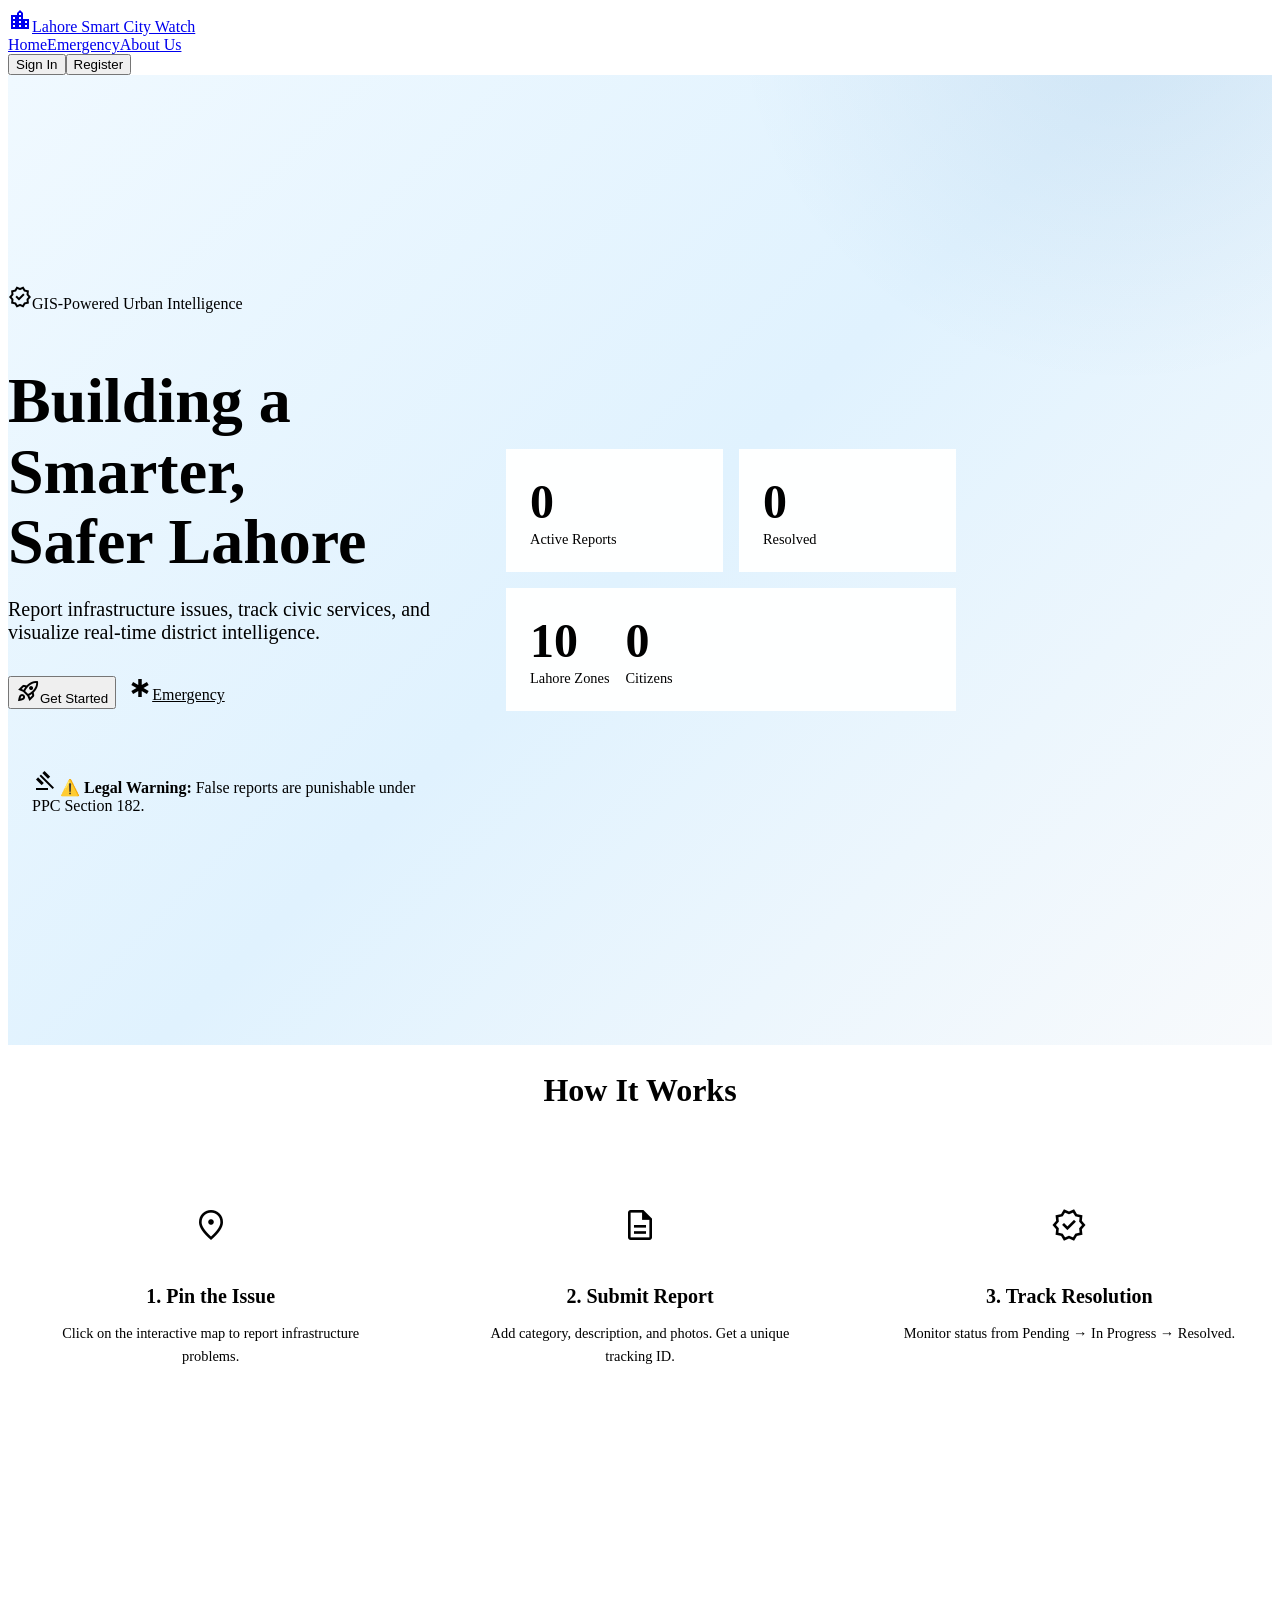
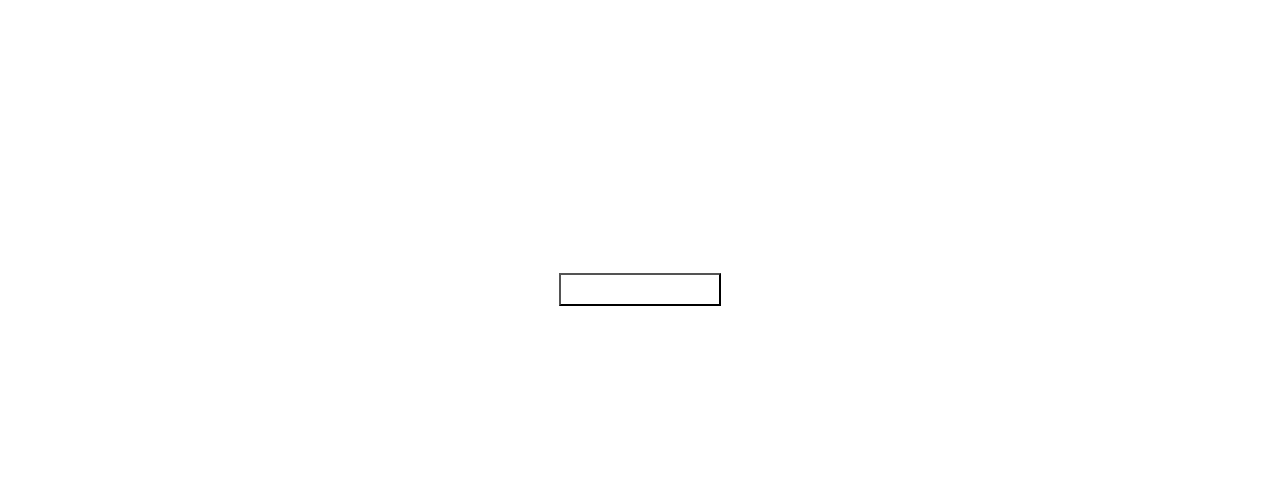
==== commit 02e53de8: "simplified - no OTP, direct register+login" ====
--- a/index.html
+++ b/index.html
@@ -11,15 +11,10 @@
     .hero-section::before { content: ''; position: absolute; top: -50%; right: -20%; width: 800px; height: 800px; background: radial-gradient(circle, rgba(0,63,135,0.08) 0%, transparent 70%); border-radius: 50%; }
     .hero-title { font-family: var(--ff-head); font-size: clamp(2.5rem, 5vw, 4rem); font-weight: 800; line-height: 1.1; color: var(--c-text-primary); margin-bottom: 20px; }
     .hero-subtitle { font-size: 1.25rem; color: var(--c-text-secondary); max-width: 600px; margin-bottom: 32px; }
-    .stat-card { background: rgba(255,255,255,0.95); backdrop-filter: blur(8px); border: 1px solid var(--c-border); border-radius: var(--radius-lg); padding: 24px; box-shadow: var(--shadow-md); transition: all var(--transition-base); }
-    .stat-card:hover { transform: translateY(-4px); box-shadow: var(--shadow-lg); }
+    .stat-card { background: rgba(255,255,255,0.95); backdrop-filter: blur(8px); border: 1px solid var(--c-border); border-radius: var(--radius-lg); padding: 24px; box-shadow: var(--shadow-md); }
     .stat-number { font-family: var(--ff-head); font-size: 3rem; font-weight: 800; color: var(--c-primary); line-height: 1.2; }
     .stat-label { font-size: 0.9rem; color: var(--c-text-secondary); font-weight: 500; }
-    .stat-trend { display: flex; align-items: center; gap: 4px; margin-top: 8px; font-size: 0.75rem; color: var(--c-success); }
-    .feature-section { padding: 80px 0; background: var(--c-surface); }
-    .section-title { font-family: var(--ff-head); font-size: 2.25rem; font-weight: 700; text-align: center; margin-bottom: 16px; color: var(--c-text-primary); }
-    .section-subtitle { text-align: center; color: var(--c-text-secondary); margin-bottom: 48px; font-size: 1.1rem; }
-    .feature-card { background: var(--c-surface); border-radius: var(--radius-lg); padding: 32px; box-shadow: var(--shadow-sm); border: 1px solid var(--c-border); transition: all var(--transition-base); text-align: center; height: 100%; }
+    .feature-card { background: var(--c-surface); border-radius: var(--radius-lg); padding: 32px; box-shadow: var(--shadow-sm); border: 1px solid var(--c-border); transition: all var(--transition-base); text-align: center; }
     .feature-card:hover { transform: translateY(-4px); box-shadow: var(--shadow-md); border-color: var(--c-primary); }
     .feature-icon { width: 72px; height: 72px; border-radius: var(--radius-lg); background: var(--c-accent-light); display: flex; align-items: center; justify-content: center; margin: 0 auto 24px; }
     .feature-icon .material-symbols-outlined { font-size: 36px; color: var(--c-primary); }
@@ -32,21 +27,19 @@
     .stat-item-label { font-size: 0.9rem; opacity: 0.9; text-transform: uppercase; letter-spacing: 0.05em; }
     .cta-section { padding: 80px 0; background: linear-gradient(135deg, var(--c-primary-dark) 0%, var(--c-primary) 100%); color: white; text-align: center; }
     .cta-title { font-family: var(--ff-head); font-size: 2.5rem; font-weight: 800; margin-bottom: 16px; }
-    .cta-subtitle { font-size: 1.1rem; opacity: 0.9; margin-bottom: 32px; }
     .legal-banner { background: var(--c-warning-light); border: 1px solid var(--c-warning); border-radius: var(--radius-lg); padding: 20px 24px; margin: 40px 0; }
     .modal-overlay { position: fixed; inset: 0; z-index: 9999; background: rgba(0,0,0,0.5); backdrop-filter: blur(4px); display: flex; align-items: center; justify-content: center; opacity: 0; visibility: hidden; pointer-events: none; transition: all 0.2s; }
     .modal-overlay.active { opacity: 1; visibility: visible; pointer-events: all; }
     .modal { background: white; border-radius: 20px; width: 100%; max-width: 460px; transform: scale(0.95); transition: transform 0.2s; box-shadow: 0 20px 40px rgba(0,0,0,0.2); max-height: 90vh; overflow-y: auto; }
     .modal-overlay.active .modal { transform: scale(1); }
-    .modal-header { background: var(--c-primary); color: white; padding: 24px 28px; border-radius: 20px 20px 0 0; position: sticky; top: 0; z-index: 1; }
+    .modal-header { background: var(--c-primary); color: white; padding: 24px 28px; border-radius: 20px 20px 0 0; }
     .modal-body { padding: 28px; }
     .auth-tabs { display: flex; gap: 8px; margin-bottom: 24px; }
     .auth-tab { flex: 1; padding: 10px; text-align: center; font-weight: 600; color: var(--c-text-muted); cursor: pointer; border-bottom: 2px solid transparent; }
     .auth-tab.active { color: var(--c-primary); border-bottom-color: var(--c-primary); }
     .auth-form.hidden { display: none; }
-    .forgot-link { display: block; text-align: right; margin-top: 4px; margin-bottom: 16px; font-size: 0.75rem; color: var(--c-primary); font-weight: 500; cursor: pointer; }
-    .modal-close { position: absolute; top: 16px; right: 16px; background: rgba(255,255,255,0.15); border: none; width: 32px; height: 32px; border-radius: 50%; color: white; display: flex; align-items: center; justify-content: center; cursor: pointer; }
-    @media (max-width: 768px) { .stats-grid-home { grid-template-columns: repeat(2, 1fr); } .hero-title { font-size: 2rem; } .hero-subtitle { font-size: 1rem; } .feature-section { padding: 40px 0; } .cta-section { padding: 40px 0; } }
+    .modal-close { position: absolute; top: 16px; right: 16px; background: rgba(255,255,255,0.15); width: 32px; height: 32px; border-radius: 50%; color: white; display: flex; align-items: center; justify-content: center; cursor: pointer; border: none; }
+    @media (max-width: 768px) { .stats-grid-home { grid-template-columns: repeat(2, 1fr); } .hero-title { font-size: 2rem; } }
   </style>
 </head>
 <body>
@@ -58,60 +51,16 @@
 </nav>
 
 <main>
-  <section class="hero-section">
-    <div class="container">
-      <div style="display:flex;gap:48px;align-items:center;flex-wrap:wrap">
-        <div style="flex:1;min-width:300px">
-          <div class="badge badge-primary" style="margin-bottom:16px"><span class="material-symbols-outlined" style="font-size:14px">verified</span>GIS-Powered Urban Intelligence</div>
-          <h1 class="hero-title">Building a Smarter,<br><span style="color:var(--c-primary)">Safer Lahore</span></h1>
-          <p class="hero-subtitle">Report infrastructure issues, track civic services, and visualize real-time district intelligence through our comprehensive GIS framework.</p>
-          <div style="display:flex;gap:12px;flex-wrap:wrap"><button class="btn btn-primary btn-lg" id="heroGetStarted"><span class="material-symbols-outlined">rocket_launch</span>Get Started</button><a href="/emergency.html" class="btn btn-outline btn-lg" style="border-color:var(--c-danger);color:var(--c-danger)"><span class="material-symbols-outlined">emergency</span>Emergency</a></div>
-          <div class="legal-banner"><div style="display:flex;align-items:center;gap:12px"><span class="material-symbols-outlined" style="color:var(--c-warning);font-size:28px">gavel</span><div><strong style="color:var(--c-warning)">⚠️ Legal Warning</strong><p style="font-size:0.85rem;color:var(--c-text-secondary);margin-top:4px">Filing false reports is a punishable offense under Section 182 PPC.</p></div></div></div>
-        </div>
-        <div style="flex:1;min-width:300px">
-          <div style="display:grid;grid-template-columns:1fr 1fr;gap:16px"><div class="stat-card"><div class="stat-number" id="homeActiveReports">0</div><div class="stat-label">Active Reports</div></div><div class="stat-card"><div class="stat-number" id="homeResolvedReports">0</div><div class="stat-label">Issues Resolved</div></div></div>
-          <div style="margin-top:16px"><div class="stat-card"><div style="display:flex;align-items:center;gap:16px"><div><div class="stat-number" id="homeZonesCount">10</div><div class="stat-label">Lahore Zones</div></div><div><div class="stat-number" id="homeCitizensCount">0</div><div class="stat-label">Active Citizens</div></div></div></div></div>
-        </div>
-      </div>
-    </div>
-  </section>
+  <section class="hero-section"><div class="container"><div style="display:flex;gap:48px;align-items:center;flex-wrap:wrap"><div style="flex:1;min-width:300px"><div class="badge badge-primary" style="margin-bottom:16px"><span class="material-symbols-outlined">verified</span>GIS-Powered Urban Intelligence</div><h1 class="hero-title">Building a Smarter,<br><span style="color:var(--c-primary)">Safer Lahore</span></h1><p class="hero-subtitle">Report infrastructure issues, track civic services, and visualize real-time district intelligence.</p><div style="display:flex;gap:12px"><button class="btn btn-primary btn-lg" id="heroGetStarted"><span class="material-symbols-outlined">rocket_launch</span>Get Started</button><a href="/emergency.html" class="btn btn-outline btn-lg" style="border-color:var(--c-danger);color:var(--c-danger)"><span class="material-symbols-outlined">emergency</span>Emergency</a></div><div class="legal-banner"><span class="material-symbols-outlined" style="color:var(--c-warning)">gavel</span> <strong style="color:var(--c-warning)">⚠️ Legal Warning:</strong> False reports are punishable under PPC Section 182.</div></div><div style="flex:1;min-width:300px"><div style="display:grid;grid-template-columns:1fr 1fr;gap:16px"><div class="stat-card"><div class="stat-number" id="homeActiveReports">0</div><div class="stat-label">Active Reports</div></div><div class="stat-card"><div class="stat-number" id="homeResolvedReports">0</div><div class="stat-label">Resolved</div></div></div><div style="margin-top:16px"><div class="stat-card"><div style="display:flex;align-items:center;gap:16px"><div><div class="stat-number">10</div><div class="stat-label">Lahore Zones</div></div><div><div class="stat-number" id="homeCitizensCount">0</div><div class="stat-label">Citizens</div></div></div></div></div></div></div></div></section>
 
-  <section class="feature-section">
-    <div class="container">
-      <h2 class="section-title">How It Works</h2>
-      <p class="section-subtitle">Three simple steps to improve your city</p>
-      <div style="display:grid;grid-template-columns:repeat(3,1fr);gap:24px">
-        <div class="feature-card"><div class="feature-icon"><span class="material-symbols-outlined icon-filled">location_on</span></div><h3 class="feature-title">1. Pin the Issue</h3><p class="feature-desc">Click anywhere on the interactive map to report infrastructure problems.</p></div>
-        <div class="feature-card"><div class="feature-icon"><span class="material-symbols-outlined icon-filled">description</span></div><h3 class="feature-title">2. Submit Report</h3><p class="feature-desc">Add category, description, and photos. Get a unique tracking ID instantly.</p></div>
-        <div class="feature-card"><div class="feature-icon"><span class="material-symbols-outlined icon-filled">verified</span></div><h3 class="feature-title">3. Track Resolution</h3><p class="feature-desc">Monitor status from Pending → In Progress → Resolved with notifications.</p></div>
-      </div>
-    </div>
-  </section>
+  <section class="feature-section"><div class="container"><h2 style="text-align:center;font-weight:700;font-size:2rem;margin-bottom:48px">How It Works</h2><div style="display:grid;grid-template-columns:repeat(3,1fr);gap:24px"><div class="feature-card"><div class="feature-icon"><span class="material-symbols-outlined icon-filled">location_on</span></div><h3 class="feature-title">1. Pin the Issue</h3><p class="feature-desc">Click on the interactive map to report infrastructure problems.</p></div><div class="feature-card"><div class="feature-icon"><span class="material-symbols-outlined icon-filled">description</span></div><h3 class="feature-title">2. Submit Report</h3><p class="feature-desc">Add category, description, and photos. Get a unique tracking ID.</p></div><div class="feature-card"><div class="feature-icon"><span class="material-symbols-outlined icon-filled">verified</span></div><h3 class="feature-title">3. Track Resolution</h3><p class="feature-desc">Monitor status from Pending → In Progress → Resolved.</p></div></div></div></section>
 
-  <section class="stats-section">
-    <div class="container"><div class="stats-grid-home"><div class="stat-item"><div class="stat-item-value" id="statsTotalReports">0</div><div class="stat-item-label">Total Reports</div></div><div class="stat-item"><div class="stat-item-value" id="statsPendingReports">0</div><div class="stat-item-label">Pending</div></div><div class="stat-item"><div class="stat-item-value" id="statsResolvedReports">0</div><div class="stat-item-label">Resolved</div></div><div class="stat-item"><div class="stat-item-value" id="statsAvgResponse">0</div><div class="stat-item-label">Avg Response</div></div></div></div>
-  </section>
+  <section class="stats-section"><div class="container"><div class="stats-grid-home"><div class="stat-item"><div class="stat-item-value" id="statsTotalReports">0</div><div class="stat-item-label">Total Reports</div></div><div class="stat-item"><div class="stat-item-value" id="statsPendingReports">0</div><div class="stat-item-label">Pending</div></div><div class="stat-item"><div class="stat-item-value" id="statsResolvedReports">0</div><div class="stat-item-label">Resolved</div></div><div class="stat-item"><div class="stat-item-value">0</div><div class="stat-item-label">Avg Days</div></div></div></div></section>
 
-  <section class="cta-section">
-    <div class="container">
-      <h2 class="cta-title">Ready to Make Lahore Better?</h2>
-      <p class="cta-subtitle">Join thousands of citizens actively reporting and tracking civic issues.</p>
-      <div style="display:flex;gap:16px;justify-content:center"><button class="btn btn-primary btn-lg" id="ctaSignupBtn" style="background:white;color:var(--c-primary)"><span class="material-symbols-outlined">person_add</span>Create Free Account</button></div>
-    </div>
-  </section>
+  <section class="cta-section"><div class="container"><h2 class="cta-title">Ready to Make Lahore Better?</h2><p style="margin-bottom:32px">Join citizens actively reporting and tracking civic issues.</p><button class="btn btn-primary btn-lg" id="ctaSignupBtn" style="background:white;color:var(--c-primary)"><span class="material-symbols-outlined">person_add</span>Create Free Account</button></div></section>
 </main>
 
-<footer style="background:var(--c-primary-dark);color:white;padding:48px 0 24px">
-  <div class="container">
-    <div style="display:grid;grid-template-columns:2fr 1fr 1fr 1fr;gap:32px;margin-bottom:32px">
-      <div><h4>Lahore Smart City Watch</h4><p style="opacity:0.8;font-size:0.875rem">GIS-based urban intelligence framework for Lahore.</p></div>
-      <div><h5>Quick Links</h5><ul style="list-style:none;opacity:0.8;font-size:0.875rem"><li><a href="/citizen.html">Citizen Portal</a></li><li><a href="/emergency.html">Emergency</a></li><li><a href="/about.html">About Us</a></li></ul></div>
-      <div><h5>Emergency</h5><ul style="list-style:none;opacity:0.8;font-size:0.875rem"><li>Rescue: 1122</li><li>Police: 15</li><li>Fire: 16</li></ul></div>
-      <div><h5>Contact</h5><ul style="list-style:none;opacity:0.8;font-size:0.875rem"><li>Email: info@lscw.pk</li><li>CGIS, PU Lahore</li></ul></div>
-    </div>
-    <div style="border-top:1px solid rgba(255,255,255,0.1);padding-top:24px;text-align:center;font-size:0.75rem;opacity:0.6">© 2026 Lahore Smart City Watch — FYP | CGIS, University of the Punjab</div>
-  </div>
-</footer>
+<footer style="background:var(--c-primary-dark);color:white;padding:40px 0 20px"><div class="container text-center"><p>© 2026 Lahore Smart City Watch — FYP | CGIS, University of the Punjab</p></div></footer>
 
 <div class="modal-overlay" id="authModal">
   <div class="modal">
@@ -121,36 +70,16 @@
       <form id="loginForm" class="auth-form" onsubmit="handleLogin(event)">
         <div class="form-group"><label class="form-label">Email</label><input type="email" class="form-input" id="loginEmail" required></div>
         <div class="form-group"><label class="form-label">Password</label><input type="password" class="form-input" id="loginPassword" required></div>
-        <a href="#" class="forgot-link" onclick="openForgotPassword()">Forgot Password?</a>
         <button type="submit" class="btn btn-primary w-full btn-lg">Sign In</button>
       </form>
       <form id="signupForm" class="auth-form hidden" onsubmit="handleSignup(event)">
-        <div class="form-group"><label class="form-label">Full Name</label><input type="text" class="form-input" id="signupName" required></div>
+        <div class="form-group"><label class="form-label">Name</label><input type="text" class="form-input" id="signupName" required></div>
         <div class="form-group"><label class="form-label">Email</label><input type="email" class="form-input" id="signupEmail" required></div>
         <div class="form-group"><label class="form-label">Phone</label><input type="tel" class="form-input" id="signupPhone" required></div>
         <div class="form-group"><label class="form-label">Password</label><input type="password" class="form-input" id="signupPassword" required minlength="8"></div>
-        <div class="form-group"><label class="form-label">Confirm Password</label><input type="password" class="form-input" id="signupConfirm" required></div>
         <button type="submit" class="btn btn-primary w-full btn-lg">Create Account</button>
       </form>
       <p style="text-align:center;margin-top:16px;font-size:0.8rem"><span id="footerText">Don't have an account?</span><a href="#" id="switchTabLink" style="color:var(--c-primary);font-weight:600">Create one</a></p>
-    </div>
-  </div>
-</div>
-
-<div class="modal-overlay" id="otpModal">
-  <div class="modal">
-    <div class="modal-header"><div style="font-size:1.5rem;font-weight:700">Verify Email</div><button class="modal-close" onclick="closeModal('otpModal')"><span class="material-symbols-outlined">close</span></button></div>
-    <div class="modal-body"><p>Code sent to <strong id="otpEmail"></strong></p><input type="text" id="otpInput" style="width:100%;padding:14px;border:1.5px solid #cbd5e1;border-radius:10px;text-align:center;font-size:1.5rem;letter-spacing:8px" placeholder="000000" maxlength="6"><button onclick="verifyOTP()" class="btn btn-primary w-full btn-lg" style="margin-top:20px">Verify</button></div>
-  </div>
-</div>
-
-<div class="modal-overlay" id="forgotPasswordModal">
-  <div class="modal">
-    <div class="modal-header"><div style="font-size:1.25rem;font-weight:700">Reset Password</div><button class="modal-close" onclick="closeModal('forgotPasswordModal')"><span class="material-symbols-outlined">close</span></button></div>
-    <div class="modal-body">
-      <div id="forgotStep1"><p style="margin-bottom:16px">Enter your email to receive OTP.</p><div class="form-group"><label class="form-label">Email</label><input type="email" class="form-input" id="forgotEmail" required></div><button class="btn btn-primary w-full" onclick="sendResetOTP()">Send OTP</button></div>
-      <div id="forgotStep2" style="display:none"><p>Enter OTP sent to <strong id="forgotEmailDisplay"></strong></p><div class="form-group"><label class="form-label">OTP</label><input type="text" class="form-input" id="forgotOTP" maxlength="6"></div><button class="btn btn-primary w-full" onclick="verifyResetOTP()">Verify</button></div>
-      <div id="forgotStep3" style="display:none"><p>Enter new password.</p><div class="form-group"><label class="form-label">New Password</label><input type="password" class="form-input" id="newPassword" minlength="8"></div><div class="form-group"><label class="form-label">Confirm</label><input type="password" class="form-input" id="confirmNewPassword"></div><button class="btn btn-primary w-full" onclick="resetUserPassword()">Reset Password</button></div>
     </div>
   </div>
 </div>
@@ -160,19 +89,9 @@
 <script src="/static/storage.js"></script>
 <script>
 const session = LSCW.getSession(); if (session) window.location.href = '/citizen.html';
-let pendingEmail = '', currentOTP = '', resetEmail = '', resetToken = '';
 function $(id) { return document.getElementById(id); }
 
-function loadHomeStats() {
-  const reports = LSCW.getReports(), zones = LSCW.getZones();
-  $('homeActiveReports').textContent = reports.filter(r => r.status !== 'resolved').length;
-  $('homeResolvedReports').textContent = reports.filter(r => r.status === 'resolved').length;
-  $('homeZonesCount').textContent = zones.length;
-  $('homeCitizensCount').textContent = JSON.parse(localStorage.getItem('lscw_users') || '[]').length;
-  $('statsTotalReports').textContent = reports.length;
-  $('statsPendingReports').textContent = reports.filter(r => r.status === 'pending').length;
-  $('statsResolvedReports').textContent = reports.filter(r => r.status === 'resolved').length;
-}
+function loadHomeStats() { const r = LSCW.getReports(); $('homeActiveReports').textContent = r.filter(x => x.status !== 'resolved').length; $('homeResolvedReports').textContent = r.filter(x => x.status === 'resolved').length; $('statsTotalReports').textContent = r.length; $('statsPendingReports').textContent = r.filter(x => x.status === 'pending').length; $('statsResolvedReports').textContent = r.filter(x => x.status === 'resolved').length; }
 loadHomeStats();
 
 $('loginBtn').addEventListener('click', () => openAuthModal('login'));
@@ -198,62 +117,15 @@
 $('switchTabLink').addEventListener('click', e => { e.preventDefault(); switchTab(document.querySelector('.auth-tab.active').dataset.tab === 'login' ? 'signup' : 'login'); });
 document.querySelectorAll('.modal-overlay').forEach(o => o.addEventListener('click', e => { if (e.target === o) o.classList.remove('active'); }));
 
-function showToast(msg, type) {
-  const tc = $('toast-container'); const t = document.createElement('div');
-  t.className = `toast toast-${type}`; t.innerHTML = `<span class="material-symbols-outlined">${type==='success'?'check_circle':type==='error'?'error':'info'}</span> ${msg}`;
-  tc.appendChild(t); setTimeout(() => { t.classList.add('removing'); setTimeout(() => t.remove(), 300); }, 4000);
-}
+function showToast(msg, type) { const t = document.createElement('div'); t.className = `toast toast-${type}`; t.innerHTML = `<span class="material-symbols-outlined">${type==='success'?'check_circle':type==='error'?'error':'info'}</span> ${msg}`; $('toast-container').appendChild(t); setTimeout(() => { t.classList.add('removing'); setTimeout(() => t.remove(), 300); }, 4000); }
 
-async function handleLogin(e) {
-  e.preventDefault();
-  const result = await LSCW.loginUser($('loginEmail').value, $('loginPassword').value);
-  if (result.ok) { showToast('Login successful!', 'success'); setTimeout(() => window.location.href = '/citizen.html', 500); }
-  else { showToast(result.error, 'error'); }
-}
+async function handleLogin(e) { e.preventDefault(); const r = await LSCW.loginUser($('loginEmail').value, $('loginPassword').value); if (r.ok) { showToast('Login successful!', 'success'); setTimeout(() => window.location.href = '/citizen.html', 500); } else { showToast(r.error, 'error'); } }
 
 async function handleSignup(e) {
   e.preventDefault();
-  if ($('signupPassword').value !== $('signupConfirm').value) { showToast('Passwords do not match', 'error'); return; }
-  const result = await LSCW.registerUser({ name: $('signupName').value, email: $('signupEmail').value, phone: $('signupPhone').value, password: $('signupPassword').value });
-  if (result.ok) {
-    pendingEmail = result.email; currentOTP = LSCW.simulateSendOTP(result.email);
-    $('otpEmail').textContent = result.email; closeModal('authModal'); openModal('otpModal');
-    showToast('OTP sent! Check console', 'info');
-  } else { showToast(result.error, 'error'); }
-}
-
-function verifyOTP() { closeModal('otpModal'); showToast('Email verified!', 'success'); setTimeout(() => openAuthModal('login'), 500); }
-
-function openForgotPassword() { closeModal('authModal'); $('forgotStep1').style.display='block'; $('forgotStep2').style.display='none'; $('forgotStep3').style.display='none'; openModal('forgotPasswordModal'); }
-
-async function sendResetOTP() {
-  const email = $('forgotEmail').value; if (!email) { showToast('Enter email', 'error'); return; }
-  try {
-    const res = await fetch('/api/auth/forgot-password/', { method:'POST', headers:{'Content-Type':'application/json'}, body:JSON.stringify({email}) });
-    const data = await res.json();
-    if (data.message) { resetEmail = email; $('forgotEmailDisplay').textContent = email; $('forgotStep1').style.display='none'; $('forgotStep2').style.display='block'; showToast('OTP sent!', 'success'); }
-    else { showToast(data.error, 'error'); }
-  } catch(e) { showToast('Network error', 'error'); }
-}
-
-async function verifyResetOTP() {
-  const otp = $('forgotOTP').value; if (!otp) { showToast('Enter OTP', 'error'); return; }
-  try {
-    const res = await fetch('/api/auth/verify-reset-otp/', { method:'POST', headers:{'Content-Type':'application/json'}, body:JSON.stringify({email:resetEmail, otp}) });
-    const data = await res.json();
-    if (data.reset_token) { resetToken = data.reset_token; $('forgotStep2').style.display='none'; $('forgotStep3').style.display='block'; showToast('Verified!', 'success'); }
-    else { showToast(data.error, 'error'); }
-  } catch(e) { showToast('Network error', 'error'); }
-}
-
-async function resetUserPassword() {
-  if ($('newPassword').value !== $('confirmNewPassword').value) { showToast('Passwords do not match', 'error'); return; }
-  try {
-    const res = await fetch('/api/auth/reset-password/', { method:'POST', headers:{'Content-Type':'application/json'}, body:JSON.stringify({email:resetEmail, reset_token:resetToken, new_password:$('newPassword').value}) });
-    const data = await res.json();
-    if (data.message) { closeModal('forgotPasswordModal'); showToast('Password reset! Login now.', 'success'); setTimeout(() => openAuthModal('login'), 500); }
-    else { showToast(data.error, 'error'); }
-  } catch(e) { showToast('Network error', 'error'); }
+  const r = await LSCW.registerUser({ name: $('signupName').value, email: $('signupEmail').value, phone: $('signupPhone').value, password: $('signupPassword').value });
+  if (r.ok) { showToast('Account created! Logging in...', 'success'); const l = await LSCW.loginUser($('signupEmail').value, $('signupPassword').value); if (l.ok) { setTimeout(() => window.location.href = '/citizen.html', 500); } } 
+  else { showToast(r.error, 'error'); }
 }
 </script>
 </body>
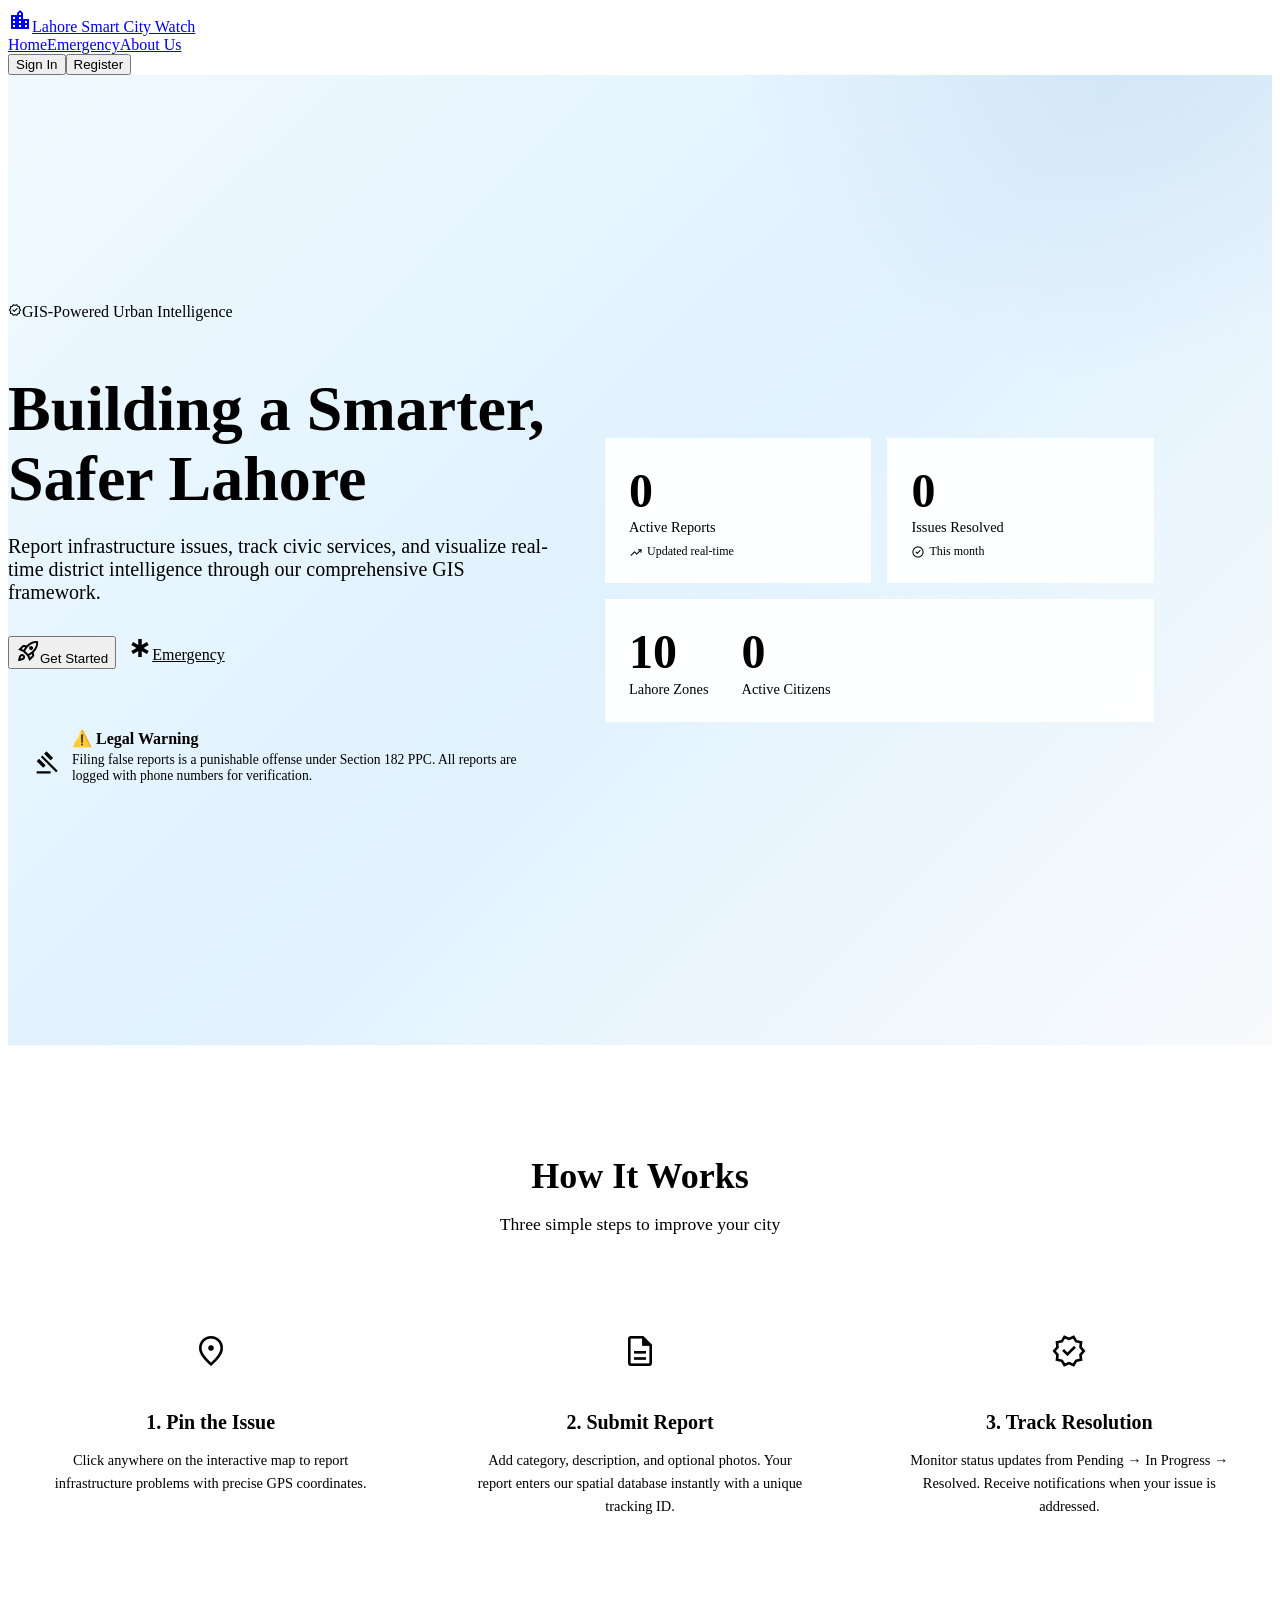
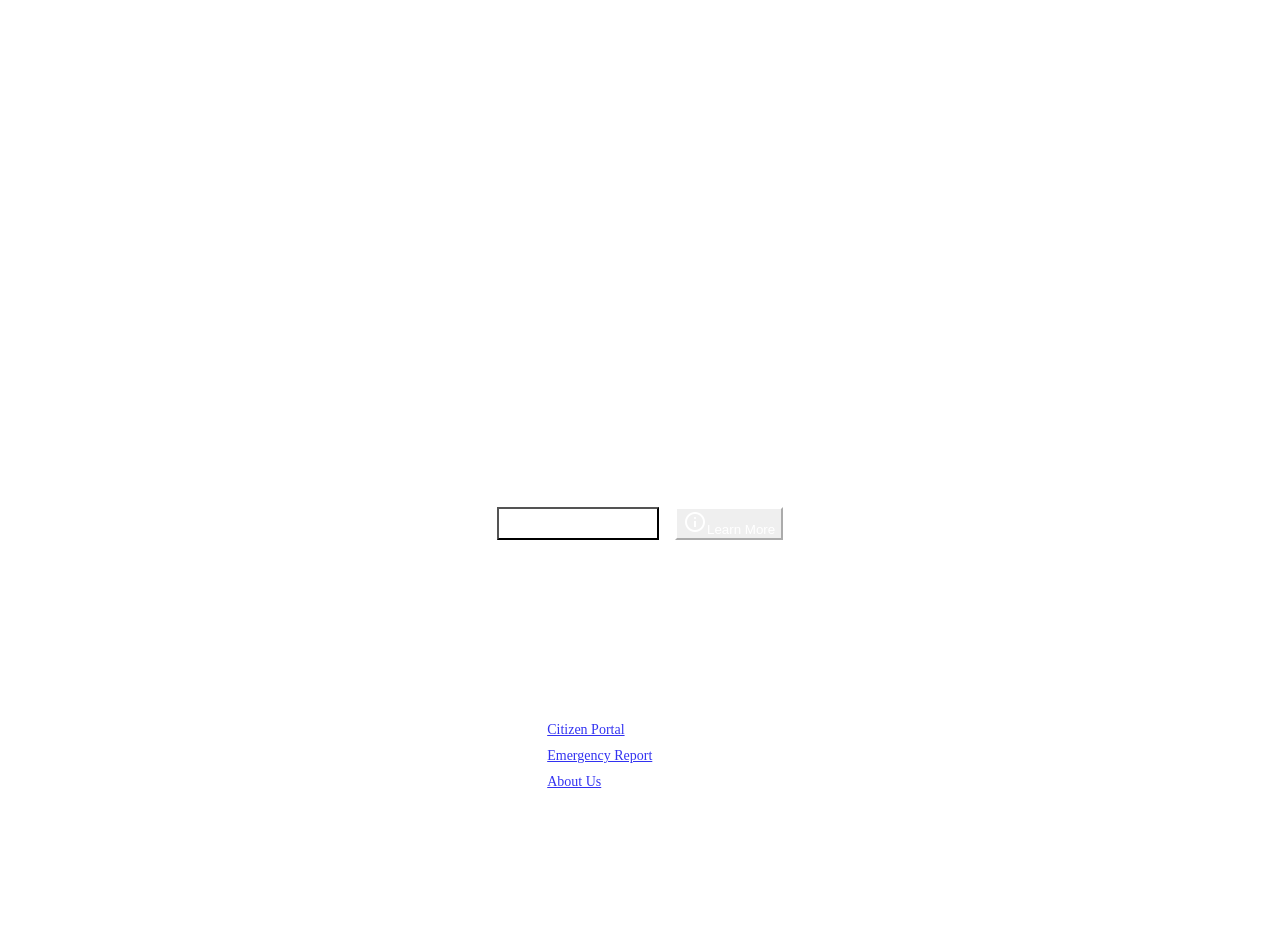
==== commit c07d89f8: "final fixes - zones, support, reports" ====
--- a/index.html
+++ b/index.html
@@ -11,10 +11,15 @@
     .hero-section::before { content: ''; position: absolute; top: -50%; right: -20%; width: 800px; height: 800px; background: radial-gradient(circle, rgba(0,63,135,0.08) 0%, transparent 70%); border-radius: 50%; }
     .hero-title { font-family: var(--ff-head); font-size: clamp(2.5rem, 5vw, 4rem); font-weight: 800; line-height: 1.1; color: var(--c-text-primary); margin-bottom: 20px; }
     .hero-subtitle { font-size: 1.25rem; color: var(--c-text-secondary); max-width: 600px; margin-bottom: 32px; }
-    .stat-card { background: rgba(255,255,255,0.95); backdrop-filter: blur(8px); border: 1px solid var(--c-border); border-radius: var(--radius-lg); padding: 24px; box-shadow: var(--shadow-md); }
+    .stat-card { background: rgba(255,255,255,0.95); backdrop-filter: blur(8px); border: 1px solid var(--c-border); border-radius: var(--radius-lg); padding: 24px; box-shadow: var(--shadow-md); transition: all var(--transition-base); }
+    .stat-card:hover { transform: translateY(-4px); box-shadow: var(--shadow-lg); }
     .stat-number { font-family: var(--ff-head); font-size: 3rem; font-weight: 800; color: var(--c-primary); line-height: 1.2; }
     .stat-label { font-size: 0.9rem; color: var(--c-text-secondary); font-weight: 500; }
-    .feature-card { background: var(--c-surface); border-radius: var(--radius-lg); padding: 32px; box-shadow: var(--shadow-sm); border: 1px solid var(--c-border); transition: all var(--transition-base); text-align: center; }
+    .stat-trend { display: flex; align-items: center; gap: 4px; margin-top: 8px; font-size: 0.75rem; color: var(--c-success); }
+    .feature-section { padding: 80px 0; background: var(--c-surface); }
+    .section-title { font-family: var(--ff-head); font-size: 2.25rem; font-weight: 700; text-align: center; margin-bottom: 16px; color: var(--c-text-primary); }
+    .section-subtitle { text-align: center; color: var(--c-text-secondary); margin-bottom: 48px; font-size: 1.1rem; }
+    .feature-card { background: var(--c-surface); border-radius: var(--radius-lg); padding: 32px; box-shadow: var(--shadow-sm); border: 1px solid var(--c-border); transition: all var(--transition-base); text-align: center; height: 100%; }
     .feature-card:hover { transform: translateY(-4px); box-shadow: var(--shadow-md); border-color: var(--c-primary); }
     .feature-icon { width: 72px; height: 72px; border-radius: var(--radius-lg); background: var(--c-accent-light); display: flex; align-items: center; justify-content: center; margin: 0 auto 24px; }
     .feature-icon .material-symbols-outlined { font-size: 36px; color: var(--c-primary); }
@@ -27,18 +32,19 @@
     .stat-item-label { font-size: 0.9rem; opacity: 0.9; text-transform: uppercase; letter-spacing: 0.05em; }
     .cta-section { padding: 80px 0; background: linear-gradient(135deg, var(--c-primary-dark) 0%, var(--c-primary) 100%); color: white; text-align: center; }
     .cta-title { font-family: var(--ff-head); font-size: 2.5rem; font-weight: 800; margin-bottom: 16px; }
+    .cta-subtitle { font-size: 1.1rem; opacity: 0.9; margin-bottom: 32px; }
     .legal-banner { background: var(--c-warning-light); border: 1px solid var(--c-warning); border-radius: var(--radius-lg); padding: 20px 24px; margin: 40px 0; }
     .modal-overlay { position: fixed; inset: 0; z-index: 9999; background: rgba(0,0,0,0.5); backdrop-filter: blur(4px); display: flex; align-items: center; justify-content: center; opacity: 0; visibility: hidden; pointer-events: none; transition: all 0.2s; }
     .modal-overlay.active { opacity: 1; visibility: visible; pointer-events: all; }
     .modal { background: white; border-radius: 20px; width: 100%; max-width: 460px; transform: scale(0.95); transition: transform 0.2s; box-shadow: 0 20px 40px rgba(0,0,0,0.2); max-height: 90vh; overflow-y: auto; }
     .modal-overlay.active .modal { transform: scale(1); }
-    .modal-header { background: var(--c-primary); color: white; padding: 24px 28px; border-radius: 20px 20px 0 0; }
+    .modal-header { background: var(--c-primary); color: white; padding: 24px 28px; border-radius: 20px 20px 0 0; position: sticky; top: 0; z-index: 1; }
     .modal-body { padding: 28px; }
     .auth-tabs { display: flex; gap: 8px; margin-bottom: 24px; }
     .auth-tab { flex: 1; padding: 10px; text-align: center; font-weight: 600; color: var(--c-text-muted); cursor: pointer; border-bottom: 2px solid transparent; }
     .auth-tab.active { color: var(--c-primary); border-bottom-color: var(--c-primary); }
     .auth-form.hidden { display: none; }
-    .modal-close { position: absolute; top: 16px; right: 16px; background: rgba(255,255,255,0.15); width: 32px; height: 32px; border-radius: 50%; color: white; display: flex; align-items: center; justify-content: center; cursor: pointer; border: none; }
+    .modal-close { position: absolute; top: 16px; right: 16px; background: rgba(255,255,255,0.15); border: none; width: 32px; height: 32px; border-radius: 50%; color: white; display: flex; align-items: center; justify-content: center; cursor: pointer; }
     @media (max-width: 768px) { .stats-grid-home { grid-template-columns: repeat(2, 1fr); } .hero-title { font-size: 2rem; } }
   </style>
 </head>
@@ -51,16 +57,60 @@
 </nav>
 
 <main>
-  <section class="hero-section"><div class="container"><div style="display:flex;gap:48px;align-items:center;flex-wrap:wrap"><div style="flex:1;min-width:300px"><div class="badge badge-primary" style="margin-bottom:16px"><span class="material-symbols-outlined">verified</span>GIS-Powered Urban Intelligence</div><h1 class="hero-title">Building a Smarter,<br><span style="color:var(--c-primary)">Safer Lahore</span></h1><p class="hero-subtitle">Report infrastructure issues, track civic services, and visualize real-time district intelligence.</p><div style="display:flex;gap:12px"><button class="btn btn-primary btn-lg" id="heroGetStarted"><span class="material-symbols-outlined">rocket_launch</span>Get Started</button><a href="/emergency.html" class="btn btn-outline btn-lg" style="border-color:var(--c-danger);color:var(--c-danger)"><span class="material-symbols-outlined">emergency</span>Emergency</a></div><div class="legal-banner"><span class="material-symbols-outlined" style="color:var(--c-warning)">gavel</span> <strong style="color:var(--c-warning)">⚠️ Legal Warning:</strong> False reports are punishable under PPC Section 182.</div></div><div style="flex:1;min-width:300px"><div style="display:grid;grid-template-columns:1fr 1fr;gap:16px"><div class="stat-card"><div class="stat-number" id="homeActiveReports">0</div><div class="stat-label">Active Reports</div></div><div class="stat-card"><div class="stat-number" id="homeResolvedReports">0</div><div class="stat-label">Resolved</div></div></div><div style="margin-top:16px"><div class="stat-card"><div style="display:flex;align-items:center;gap:16px"><div><div class="stat-number">10</div><div class="stat-label">Lahore Zones</div></div><div><div class="stat-number" id="homeCitizensCount">0</div><div class="stat-label">Citizens</div></div></div></div></div></div></div></div></section>
-
-  <section class="feature-section"><div class="container"><h2 style="text-align:center;font-weight:700;font-size:2rem;margin-bottom:48px">How It Works</h2><div style="display:grid;grid-template-columns:repeat(3,1fr);gap:24px"><div class="feature-card"><div class="feature-icon"><span class="material-symbols-outlined icon-filled">location_on</span></div><h3 class="feature-title">1. Pin the Issue</h3><p class="feature-desc">Click on the interactive map to report infrastructure problems.</p></div><div class="feature-card"><div class="feature-icon"><span class="material-symbols-outlined icon-filled">description</span></div><h3 class="feature-title">2. Submit Report</h3><p class="feature-desc">Add category, description, and photos. Get a unique tracking ID.</p></div><div class="feature-card"><div class="feature-icon"><span class="material-symbols-outlined icon-filled">verified</span></div><h3 class="feature-title">3. Track Resolution</h3><p class="feature-desc">Monitor status from Pending → In Progress → Resolved.</p></div></div></div></section>
-
-  <section class="stats-section"><div class="container"><div class="stats-grid-home"><div class="stat-item"><div class="stat-item-value" id="statsTotalReports">0</div><div class="stat-item-label">Total Reports</div></div><div class="stat-item"><div class="stat-item-value" id="statsPendingReports">0</div><div class="stat-item-label">Pending</div></div><div class="stat-item"><div class="stat-item-value" id="statsResolvedReports">0</div><div class="stat-item-label">Resolved</div></div><div class="stat-item"><div class="stat-item-value">0</div><div class="stat-item-label">Avg Days</div></div></div></div></section>
-
-  <section class="cta-section"><div class="container"><h2 class="cta-title">Ready to Make Lahore Better?</h2><p style="margin-bottom:32px">Join citizens actively reporting and tracking civic issues.</p><button class="btn btn-primary btn-lg" id="ctaSignupBtn" style="background:white;color:var(--c-primary)"><span class="material-symbols-outlined">person_add</span>Create Free Account</button></div></section>
+  <section class="hero-section">
+    <div class="container">
+      <div style="display:flex;gap:48px;align-items:center;flex-wrap:wrap">
+        <div style="flex:1;min-width:300px">
+          <div class="badge badge-primary" style="margin-bottom:16px"><span class="material-symbols-outlined" style="font-size:14px">verified</span>GIS-Powered Urban Intelligence</div>
+          <h1 class="hero-title">Building a Smarter,<br><span style="color:var(--c-primary)">Safer Lahore</span></h1>
+          <p class="hero-subtitle">Report infrastructure issues, track civic services, and visualize real-time district intelligence through our comprehensive GIS framework.</p>
+          <div style="display:flex;gap:12px;flex-wrap:wrap"><button class="btn btn-primary btn-lg" id="heroGetStarted"><span class="material-symbols-outlined">rocket_launch</span>Get Started</button><a href="/emergency.html" class="btn btn-outline btn-lg" style="border-color:var(--c-danger);color:var(--c-danger)"><span class="material-symbols-outlined">emergency</span>Emergency</a></div>
+          <div class="legal-banner"><div style="display:flex;align-items:center;gap:12px"><span class="material-symbols-outlined" style="color:var(--c-warning);font-size:28px">gavel</span><div><strong style="color:var(--c-warning)">⚠️ Legal Warning</strong><p style="font-size:0.85rem;color:var(--c-text-secondary);margin-top:4px">Filing false reports is a punishable offense under Section 182 PPC. All reports are logged with phone numbers for verification.</p></div></div></div>
+        </div>
+        <div style="flex:1;min-width:300px">
+          <div style="display:grid;grid-template-columns:1fr 1fr;gap:16px"><div class="stat-card"><div class="stat-number" id="homeActiveReports">0</div><div class="stat-label">Active Reports</div><div class="stat-trend"><span class="material-symbols-outlined" style="font-size:14px">trending_up</span>Updated real-time</div></div><div class="stat-card"><div class="stat-number" id="homeResolvedReports">0</div><div class="stat-label">Issues Resolved</div><div class="stat-trend"><span class="material-symbols-outlined" style="font-size:14px">check_circle</span>This month</div></div></div>
+          <div style="margin-top:16px"><div class="stat-card"><div style="display:flex;align-items:center;gap:16px"><div><div class="stat-number" id="homeZonesCount">10</div><div class="stat-label">Lahore Zones</div></div><div style="width:1px;height:50px;background:var(--c-border)"></div><div><div class="stat-number" id="homeCitizensCount">0</div><div class="stat-label">Active Citizens</div></div></div></div></div>
+        </div>
+      </div>
+    </div>
+  </section>
+
+  <section class="feature-section">
+    <div class="container">
+      <h2 class="section-title">How It Works</h2>
+      <p class="section-subtitle">Three simple steps to improve your city</p>
+      <div style="display:grid;grid-template-columns:repeat(3,1fr);gap:24px">
+        <div class="feature-card"><div class="feature-icon"><span class="material-symbols-outlined icon-filled">location_on</span></div><h3 class="feature-title">1. Pin the Issue</h3><p class="feature-desc">Click anywhere on the interactive map to report infrastructure problems with precise GPS coordinates.</p></div>
+        <div class="feature-card"><div class="feature-icon"><span class="material-symbols-outlined icon-filled">description</span></div><h3 class="feature-title">2. Submit Report</h3><p class="feature-desc">Add category, description, and optional photos. Your report enters our spatial database instantly with a unique tracking ID.</p></div>
+        <div class="feature-card"><div class="feature-icon"><span class="material-symbols-outlined icon-filled">verified</span></div><h3 class="feature-title">3. Track Resolution</h3><p class="feature-desc">Monitor status updates from Pending → In Progress → Resolved. Receive notifications when your issue is addressed.</p></div>
+      </div>
+    </div>
+  </section>
+
+  <section class="stats-section">
+    <div class="container"><div class="stats-grid-home"><div class="stat-item"><div class="stat-item-value" id="statsTotalReports">0</div><div class="stat-item-label">Total Reports</div></div><div class="stat-item"><div class="stat-item-value" id="statsPendingReports">0</div><div class="stat-item-label">Pending</div></div><div class="stat-item"><div class="stat-item-value" id="statsResolvedReports">0</div><div class="stat-item-label">Resolved</div></div><div class="stat-item"><div class="stat-item-value" id="statsAvgResponse">0</div><div class="stat-item-label">Avg Response (days)</div></div></div></div>
+  </section>
+
+  <section class="cta-section">
+    <div class="container">
+      <h2 class="cta-title">Ready to Make Lahore Better?</h2>
+      <p class="cta-subtitle">Join thousands of citizens actively reporting and tracking civic issues.</p>
+      <div style="display:flex;gap:16px;justify-content:center"><button class="btn btn-primary btn-lg" id="ctaSignupBtn" style="background:white;color:var(--c-primary)"><span class="material-symbols-outlined">person_add</span>Create Free Account</button><button class="btn btn-outline btn-lg" id="ctaLearnMore" style="border-color:white;color:white"><span class="material-symbols-outlined">info</span>Learn More</button></div>
+    </div>
+  </section>
 </main>
 
-<footer style="background:var(--c-primary-dark);color:white;padding:40px 0 20px"><div class="container text-center"><p>© 2026 Lahore Smart City Watch — FYP | CGIS, University of the Punjab</p></div></footer>
+<footer style="background:var(--c-primary-dark);color:white;padding:48px 0 24px">
+  <div class="container">
+    <div style="display:grid;grid-template-columns:2fr 1fr 1fr 1fr;gap:32px;margin-bottom:32px">
+      <div><h4 style="font-family:var(--ff-head);font-weight:700;margin-bottom:16px">Lahore Smart City Watch</h4><p style="opacity:0.8;font-size:0.875rem;line-height:1.6">A GIS-based urban intelligence framework for civic engagement and infrastructure monitoring across Lahore.</p></div>
+      <div><h5 style="font-weight:600;margin-bottom:16px">Quick Links</h5><ul style="list-style:none;opacity:0.8;font-size:0.875rem"><li style="margin-bottom:10px"><a href="/citizen.html">Citizen Portal</a></li><li style="margin-bottom:10px"><a href="/emergency.html">Emergency Report</a></li><li style="margin-bottom:10px"><a href="/about.html">About Us</a></li></ul></div>
+      <div><h5 style="font-weight:600;margin-bottom:16px">Emergency Numbers</h5><ul style="list-style:none;opacity:0.8;font-size:0.875rem"><li style="margin-bottom:10px">Rescue: 1122</li><li style="margin-bottom:10px">Police: 15</li><li style="margin-bottom:10px">Fire: 16</li><li style="margin-bottom:10px">WASA: 042-99332010</li></ul></div>
+      <div><h5 style="font-weight:600;margin-bottom:16px">Contact</h5><ul style="list-style:none;opacity:0.8;font-size:0.875rem"><li style="margin-bottom:10px">Email: info@lscw.pk</li><li style="margin-bottom:10px">Phone: +92 42 99201111</li><li style="margin-bottom:10px">Address: Gulberg III, Lahore</li></ul></div>
+    </div>
+    <div style="border-top:1px solid rgba(255,255,255,0.1);padding-top:24px;text-align:center;font-size:0.75rem;opacity:0.6">© 2026 Lahore Smart City Watch — GIS-Based Urban Intelligence Framework | Final Year Project | CGIS, University of the Punjab</div>
+  </div>
+</footer>
 
 <div class="modal-overlay" id="authModal">
   <div class="modal">
@@ -73,13 +123,13 @@
         <button type="submit" class="btn btn-primary w-full btn-lg">Sign In</button>
       </form>
       <form id="signupForm" class="auth-form hidden" onsubmit="handleSignup(event)">
-        <div class="form-group"><label class="form-label">Name</label><input type="text" class="form-input" id="signupName" required></div>
+        <div class="form-group"><label class="form-label">Full Name</label><input type="text" class="form-input" id="signupName" required></div>
         <div class="form-group"><label class="form-label">Email</label><input type="email" class="form-input" id="signupEmail" required></div>
         <div class="form-group"><label class="form-label">Phone</label><input type="tel" class="form-input" id="signupPhone" required></div>
         <div class="form-group"><label class="form-label">Password</label><input type="password" class="form-input" id="signupPassword" required minlength="8"></div>
         <button type="submit" class="btn btn-primary w-full btn-lg">Create Account</button>
       </form>
-      <p style="text-align:center;margin-top:16px;font-size:0.8rem"><span id="footerText">Don't have an account?</span><a href="#" id="switchTabLink" style="color:var(--c-primary);font-weight:600">Create one</a></p>
+      <p style="text-align:center;margin-top:16px;font-size:0.8rem"><span id="footerText">Don't have an account?</span><a href="#" id="switchTabLink" style="color:var(--c-primary);font-weight:600;margin-left:4px">Create one</a></p>
     </div>
   </div>
 </div>
@@ -91,13 +141,23 @@
 const session = LSCW.getSession(); if (session) window.location.href = '/citizen.html';
 function $(id) { return document.getElementById(id); }
 
-function loadHomeStats() { const r = LSCW.getReports(); $('homeActiveReports').textContent = r.filter(x => x.status !== 'resolved').length; $('homeResolvedReports').textContent = r.filter(x => x.status === 'resolved').length; $('statsTotalReports').textContent = r.length; $('statsPendingReports').textContent = r.filter(x => x.status === 'pending').length; $('statsResolvedReports').textContent = r.filter(x => x.status === 'resolved').length; }
+function loadHomeStats() {
+  const reports = LSCW.getReports(), zones = LSCW.getZones();
+  $('homeActiveReports').textContent = reports.filter(r => r.status !== 'resolved').length;
+  $('homeResolvedReports').textContent = reports.filter(r => r.status === 'resolved').length;
+  $('homeZonesCount').textContent = zones.length;
+  $('homeCitizensCount').textContent = JSON.parse(localStorage.getItem('lscw_users') || '[]').length;
+  $('statsTotalReports').textContent = reports.length;
+  $('statsPendingReports').textContent = reports.filter(r => r.status === 'pending').length;
+  $('statsResolvedReports').textContent = reports.filter(r => r.status === 'resolved').length;
+}
 loadHomeStats();
 
 $('loginBtn').addEventListener('click', () => openAuthModal('login'));
 $('signupBtn').addEventListener('click', () => openAuthModal('signup'));
 $('heroGetStarted').addEventListener('click', () => openAuthModal('signup'));
 $('ctaSignupBtn').addEventListener('click', () => openAuthModal('signup'));
+$('ctaLearnMore').addEventListener('click', () => window.location.href = '/about.html');
 
 function openModal(id) { $(id).classList.add('active'); }
 function closeModal(id) { $(id).classList.remove('active'); }
@@ -117,15 +177,27 @@
 $('switchTabLink').addEventListener('click', e => { e.preventDefault(); switchTab(document.querySelector('.auth-tab.active').dataset.tab === 'login' ? 'signup' : 'login'); });
 document.querySelectorAll('.modal-overlay').forEach(o => o.addEventListener('click', e => { if (e.target === o) o.classList.remove('active'); }));
 
-function showToast(msg, type) { const t = document.createElement('div'); t.className = `toast toast-${type}`; t.innerHTML = `<span class="material-symbols-outlined">${type==='success'?'check_circle':type==='error'?'error':'info'}</span> ${msg}`; $('toast-container').appendChild(t); setTimeout(() => { t.classList.add('removing'); setTimeout(() => t.remove(), 300); }, 4000); }
-
-async function handleLogin(e) { e.preventDefault(); const r = await LSCW.loginUser($('loginEmail').value, $('loginPassword').value); if (r.ok) { showToast('Login successful!', 'success'); setTimeout(() => window.location.href = '/citizen.html', 500); } else { showToast(r.error, 'error'); } }
+function showToast(msg, type) {
+  const tc = $('toast-container'); const t = document.createElement('div');
+  t.className = `toast toast-${type}`; t.innerHTML = `<span class="material-symbols-outlined">${type==='success'?'check_circle':type==='error'?'error':'info'}</span> ${msg}`;
+  tc.appendChild(t); setTimeout(() => { t.classList.add('removing'); setTimeout(() => t.remove(), 300); }, 4000);
+}
+
+async function handleLogin(e) {
+  e.preventDefault();
+  const result = await LSCW.loginUser($('loginEmail').value, $('loginPassword').value);
+  if (result.ok) { showToast('Login successful!', 'success'); setTimeout(() => window.location.href = '/citizen.html', 500); }
+  else { showToast(result.error, 'error'); }
+}
 
 async function handleSignup(e) {
   e.preventDefault();
-  const r = await LSCW.registerUser({ name: $('signupName').value, email: $('signupEmail').value, phone: $('signupPhone').value, password: $('signupPassword').value });
-  if (r.ok) { showToast('Account created! Logging in...', 'success'); const l = await LSCW.loginUser($('signupEmail').value, $('signupPassword').value); if (l.ok) { setTimeout(() => window.location.href = '/citizen.html', 500); } } 
-  else { showToast(r.error, 'error'); }
+  const result = await LSCW.registerUser({ name: $('signupName').value, email: $('signupEmail').value, phone: $('signupPhone').value, password: $('signupPassword').value });
+  if (result.ok) {
+    showToast('Account created! Logging in...', 'success');
+    const loginResult = await LSCW.loginUser($('signupEmail').value, $('signupPassword').value);
+    if (loginResult.ok) { setTimeout(() => window.location.href = '/citizen.html', 500); }
+  } else { showToast(result.error, 'error'); }
 }
 </script>
 </body>
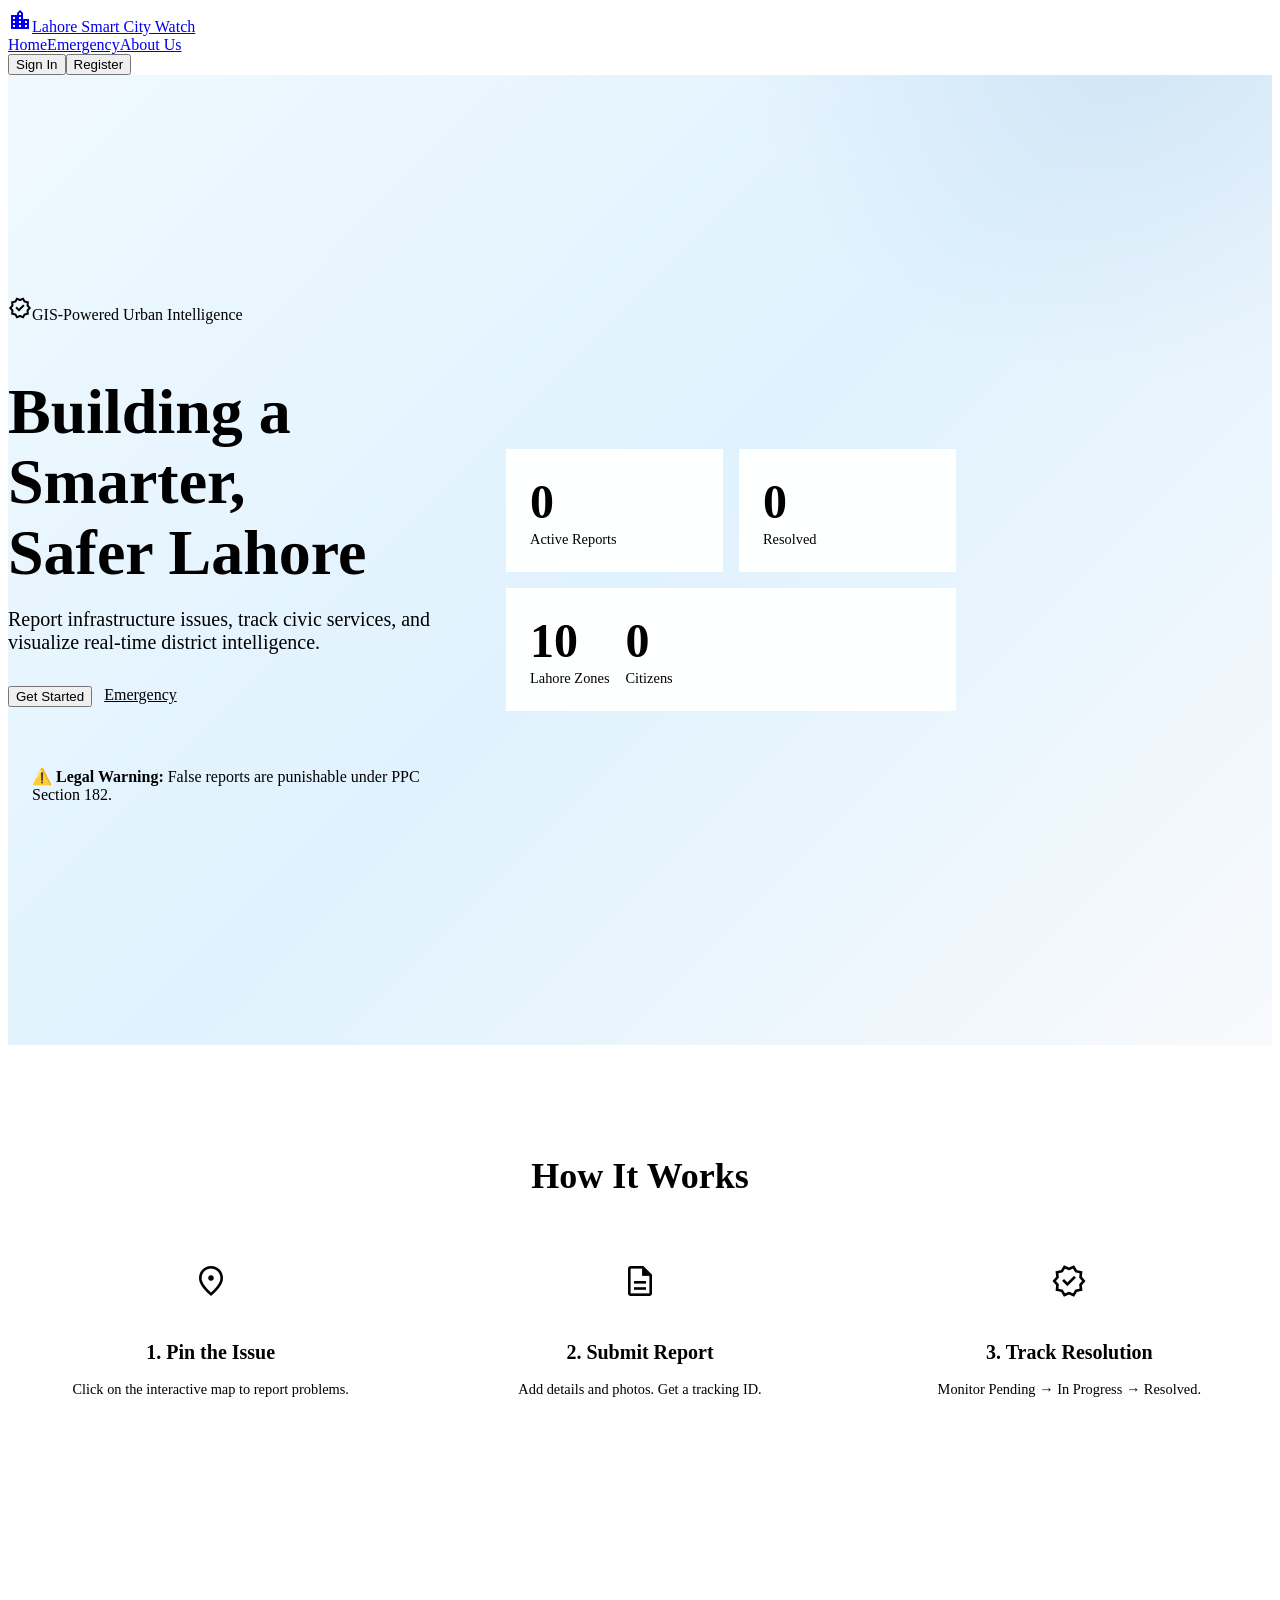
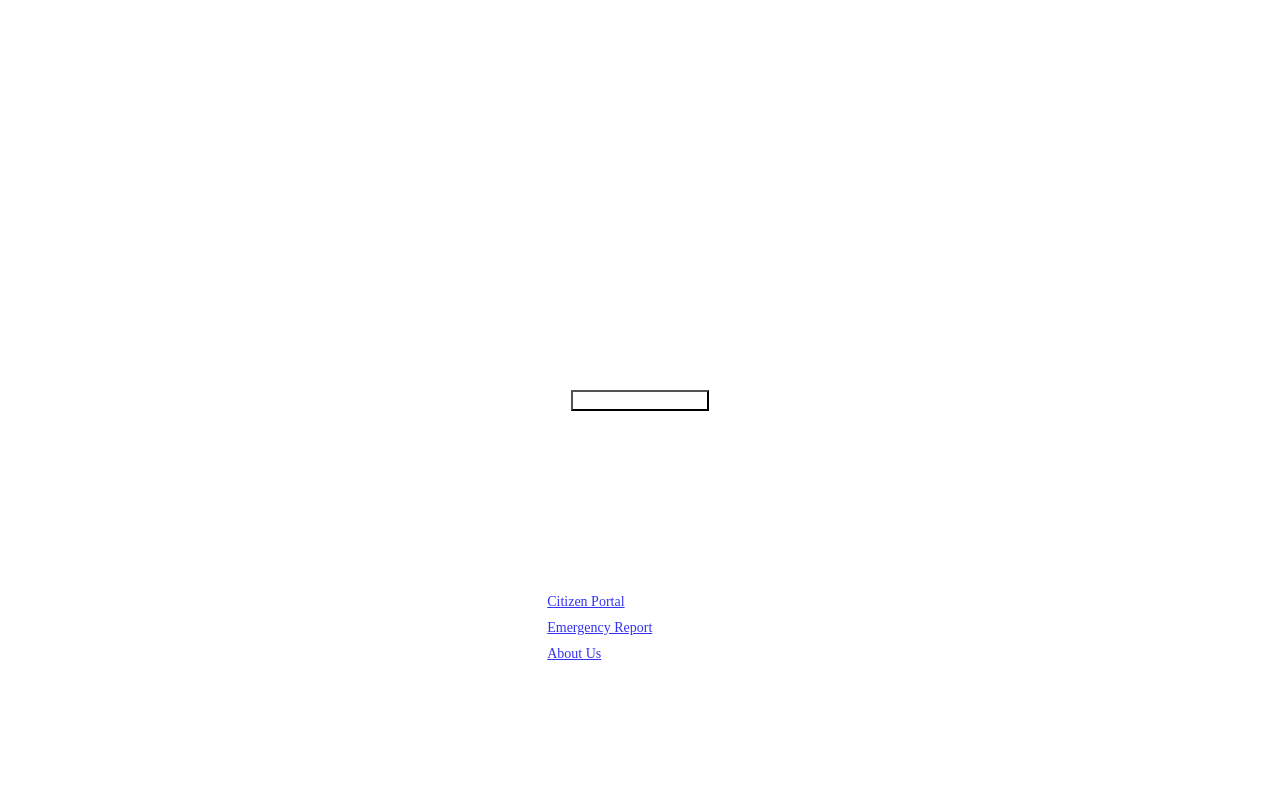
==== commit 0ea65ad2: "final working version - all fixes" ====
--- a/index.html
+++ b/index.html
@@ -57,56 +57,44 @@
 </nav>
 
 <main>
-  <section class="hero-section">
-    <div class="container">
-      <div style="display:flex;gap:48px;align-items:center;flex-wrap:wrap">
-        <div style="flex:1;min-width:300px">
-          <div class="badge badge-primary" style="margin-bottom:16px"><span class="material-symbols-outlined" style="font-size:14px">verified</span>GIS-Powered Urban Intelligence</div>
-          <h1 class="hero-title">Building a Smarter,<br><span style="color:var(--c-primary)">Safer Lahore</span></h1>
-          <p class="hero-subtitle">Report infrastructure issues, track civic services, and visualize real-time district intelligence through our comprehensive GIS framework.</p>
-          <div style="display:flex;gap:12px;flex-wrap:wrap"><button class="btn btn-primary btn-lg" id="heroGetStarted"><span class="material-symbols-outlined">rocket_launch</span>Get Started</button><a href="/emergency.html" class="btn btn-outline btn-lg" style="border-color:var(--c-danger);color:var(--c-danger)"><span class="material-symbols-outlined">emergency</span>Emergency</a></div>
-          <div class="legal-banner"><div style="display:flex;align-items:center;gap:12px"><span class="material-symbols-outlined" style="color:var(--c-warning);font-size:28px">gavel</span><div><strong style="color:var(--c-warning)">⚠️ Legal Warning</strong><p style="font-size:0.85rem;color:var(--c-text-secondary);margin-top:4px">Filing false reports is a punishable offense under Section 182 PPC. All reports are logged with phone numbers for verification.</p></div></div></div>
-        </div>
-        <div style="flex:1;min-width:300px">
-          <div style="display:grid;grid-template-columns:1fr 1fr;gap:16px"><div class="stat-card"><div class="stat-number" id="homeActiveReports">0</div><div class="stat-label">Active Reports</div><div class="stat-trend"><span class="material-symbols-outlined" style="font-size:14px">trending_up</span>Updated real-time</div></div><div class="stat-card"><div class="stat-number" id="homeResolvedReports">0</div><div class="stat-label">Issues Resolved</div><div class="stat-trend"><span class="material-symbols-outlined" style="font-size:14px">check_circle</span>This month</div></div></div>
-          <div style="margin-top:16px"><div class="stat-card"><div style="display:flex;align-items:center;gap:16px"><div><div class="stat-number" id="homeZonesCount">10</div><div class="stat-label">Lahore Zones</div></div><div style="width:1px;height:50px;background:var(--c-border)"></div><div><div class="stat-number" id="homeCitizensCount">0</div><div class="stat-label">Active Citizens</div></div></div></div></div>
-        </div>
-      </div>
-    </div>
-  </section>
-
-  <section class="feature-section">
-    <div class="container">
-      <h2 class="section-title">How It Works</h2>
-      <p class="section-subtitle">Three simple steps to improve your city</p>
-      <div style="display:grid;grid-template-columns:repeat(3,1fr);gap:24px">
-        <div class="feature-card"><div class="feature-icon"><span class="material-symbols-outlined icon-filled">location_on</span></div><h3 class="feature-title">1. Pin the Issue</h3><p class="feature-desc">Click anywhere on the interactive map to report infrastructure problems with precise GPS coordinates.</p></div>
-        <div class="feature-card"><div class="feature-icon"><span class="material-symbols-outlined icon-filled">description</span></div><h3 class="feature-title">2. Submit Report</h3><p class="feature-desc">Add category, description, and optional photos. Your report enters our spatial database instantly with a unique tracking ID.</p></div>
-        <div class="feature-card"><div class="feature-icon"><span class="material-symbols-outlined icon-filled">verified</span></div><h3 class="feature-title">3. Track Resolution</h3><p class="feature-desc">Monitor status updates from Pending → In Progress → Resolved. Receive notifications when your issue is addressed.</p></div>
-      </div>
-    </div>
-  </section>
-
-  <section class="stats-section">
-    <div class="container"><div class="stats-grid-home"><div class="stat-item"><div class="stat-item-value" id="statsTotalReports">0</div><div class="stat-item-label">Total Reports</div></div><div class="stat-item"><div class="stat-item-value" id="statsPendingReports">0</div><div class="stat-item-label">Pending</div></div><div class="stat-item"><div class="stat-item-value" id="statsResolvedReports">0</div><div class="stat-item-label">Resolved</div></div><div class="stat-item"><div class="stat-item-value" id="statsAvgResponse">0</div><div class="stat-item-label">Avg Response (days)</div></div></div></div>
-  </section>
-
-  <section class="cta-section">
-    <div class="container">
-      <h2 class="cta-title">Ready to Make Lahore Better?</h2>
-      <p class="cta-subtitle">Join thousands of citizens actively reporting and tracking civic issues.</p>
-      <div style="display:flex;gap:16px;justify-content:center"><button class="btn btn-primary btn-lg" id="ctaSignupBtn" style="background:white;color:var(--c-primary)"><span class="material-symbols-outlined">person_add</span>Create Free Account</button><button class="btn btn-outline btn-lg" id="ctaLearnMore" style="border-color:white;color:white"><span class="material-symbols-outlined">info</span>Learn More</button></div>
-    </div>
-  </section>
+  <section class="hero-section"><div class="container"><div style="display:flex;gap:48px;align-items:center;flex-wrap:wrap"><div style="flex:1;min-width:300px"><div class="badge badge-primary" style="margin-bottom:16px"><span class="material-symbols-outlined">verified</span>GIS-Powered Urban Intelligence</div><h1 class="hero-title">Building a Smarter,<br><span style="color:var(--c-primary)">Safer Lahore</span></h1><p class="hero-subtitle">Report infrastructure issues, track civic services, and visualize real-time district intelligence.</p><div style="display:flex;gap:12px"><button class="btn btn-primary btn-lg" id="heroGetStarted">Get Started</button><a href="/emergency.html" class="btn btn-outline btn-lg" style="border-color:var(--c-danger);color:var(--c-danger)">Emergency</a></div><div class="legal-banner"><strong style="color:var(--c-warning)">⚠️ Legal Warning:</strong> False reports are punishable under PPC Section 182.</div></div><div style="flex:1;min-width:300px"><div style="display:grid;grid-template-columns:1fr 1fr;gap:16px"><div class="stat-card"><div class="stat-number" id="homeActiveReports">0</div><div class="stat-label">Active Reports</div></div><div class="stat-card"><div class="stat-number" id="homeResolvedReports">0</div><div class="stat-label">Resolved</div></div></div><div style="margin-top:16px"><div class="stat-card"><div style="display:flex;align-items:center;gap:16px"><div><div class="stat-number" id="homeZonesCount">10</div><div class="stat-label">Lahore Zones</div></div><div><div class="stat-number" id="homeCitizensCount">0</div><div class="stat-label">Citizens</div></div></div></div></div></div></div></div></section>
+  <section class="feature-section"><div class="container"><h2 class="section-title">How It Works</h2><div style="display:grid;grid-template-columns:repeat(3,1fr);gap:24px"><div class="feature-card"><div class="feature-icon"><span class="material-symbols-outlined icon-filled">location_on</span></div><h3 class="feature-title">1. Pin the Issue</h3><p class="feature-desc">Click on the interactive map to report problems.</p></div><div class="feature-card"><div class="feature-icon"><span class="material-symbols-outlined icon-filled">description</span></div><h3 class="feature-title">2. Submit Report</h3><p class="feature-desc">Add details and photos. Get a tracking ID.</p></div><div class="feature-card"><div class="feature-icon"><span class="material-symbols-outlined icon-filled">verified</span></div><h3 class="feature-title">3. Track Resolution</h3><p class="feature-desc">Monitor Pending → In Progress → Resolved.</p></div></div></div></section>
+  <section class="stats-section"><div class="container"><div class="stats-grid-home"><div class="stat-item"><div class="stat-item-value" id="statsTotalReports">0</div><div class="stat-item-label">Total</div></div><div class="stat-item"><div class="stat-item-value" id="statsPendingReports">0</div><div class="stat-item-label">Pending</div></div><div class="stat-item"><div class="stat-item-value" id="statsResolvedReports">0</div><div class="stat-item-label">Resolved</div></div><div class="stat-item"><div class="stat-item-value">0</div><div class="stat-item-label">Avg Days</div></div></div></div></section>
+  <section class="cta-section"><div class="container"><h2 class="cta-title">Ready to Make Lahore Better?</h2><p class="cta-subtitle">Join citizens actively reporting and tracking issues.</p><button class="btn btn-primary btn-lg" id="ctaSignupBtn" style="background:white;color:var(--c-primary)">Create Free Account</button></div></section>
 </main>
 
 <footer style="background:var(--c-primary-dark);color:white;padding:48px 0 24px">
   <div class="container">
     <div style="display:grid;grid-template-columns:2fr 1fr 1fr 1fr;gap:32px;margin-bottom:32px">
-      <div><h4 style="font-family:var(--ff-head);font-weight:700;margin-bottom:16px">Lahore Smart City Watch</h4><p style="opacity:0.8;font-size:0.875rem;line-height:1.6">A GIS-based urban intelligence framework for civic engagement and infrastructure monitoring across Lahore.</p></div>
-      <div><h5 style="font-weight:600;margin-bottom:16px">Quick Links</h5><ul style="list-style:none;opacity:0.8;font-size:0.875rem"><li style="margin-bottom:10px"><a href="/citizen.html">Citizen Portal</a></li><li style="margin-bottom:10px"><a href="/emergency.html">Emergency Report</a></li><li style="margin-bottom:10px"><a href="/about.html">About Us</a></li></ul></div>
-      <div><h5 style="font-weight:600;margin-bottom:16px">Emergency Numbers</h5><ul style="list-style:none;opacity:0.8;font-size:0.875rem"><li style="margin-bottom:10px">Rescue: 1122</li><li style="margin-bottom:10px">Police: 15</li><li style="margin-bottom:10px">Fire: 16</li><li style="margin-bottom:10px">WASA: 042-99332010</li></ul></div>
-      <div><h5 style="font-weight:600;margin-bottom:16px">Contact</h5><ul style="list-style:none;opacity:0.8;font-size:0.875rem"><li style="margin-bottom:10px">Email: info@lscw.pk</li><li style="margin-bottom:10px">Phone: +92 42 99201111</li><li style="margin-bottom:10px">Address: Gulberg III, Lahore</li></ul></div>
+      <div>
+        <h4 style="font-family:var(--ff-head);font-weight:700;margin-bottom:16px">Lahore Smart City Watch</h4>
+        <p style="opacity:0.8;font-size:0.875rem;line-height:1.6">A GIS-based urban intelligence framework for civic engagement and infrastructure monitoring across Lahore.</p>
+      </div>
+      <div>
+        <h5 style="font-weight:600;margin-bottom:16px">Quick Links</h5>
+        <ul style="list-style:none;opacity:0.8;font-size:0.875rem">
+          <li style="margin-bottom:10px"><a href="/citizen.html">Citizen Portal</a></li>
+          <li style="margin-bottom:10px"><a href="/emergency.html">Emergency Report</a></li>
+          <li style="margin-bottom:10px"><a href="/about.html">About Us</a></li>
+        </ul>
+      </div>
+      <div>
+        <h5 style="font-weight:600;margin-bottom:16px">Emergency Numbers</h5>
+        <ul style="list-style:none;opacity:0.8;font-size:0.875rem">
+          <li style="margin-bottom:10px">Rescue: 1122</li>
+          <li style="margin-bottom:10px">Police: 15</li>
+          <li style="margin-bottom:10px">Fire: 16</li>
+          <li style="margin-bottom:10px">WASA: 042-99332010</li>
+        </ul>
+      </div>
+      <div>
+        <h5 style="font-weight:600;margin-bottom:16px">Contact</h5>
+        <ul style="list-style:none;opacity:0.8;font-size:0.875rem">
+          <li style="margin-bottom:10px">Email: info@lscw.pk</li>
+          <li style="margin-bottom:10px">Phone: +92 42 99201111</li>
+          <li style="margin-bottom:10px">Address: Gulberg III, Lahore</li>
+        </ul>
+      </div>
     </div>
     <div style="border-top:1px solid rgba(255,255,255,0.1);padding-top:24px;text-align:center;font-size:0.75rem;opacity:0.6">© 2026 Lahore Smart City Watch — GIS-Based Urban Intelligence Framework | Final Year Project | CGIS, University of the Punjab</div>
   </div>
@@ -117,19 +105,9 @@
     <div class="modal-header"><div style="font-size:1.5rem;font-weight:700" id="modalTitle">Sign In</div><button class="modal-close" onclick="closeModal('authModal')"><span class="material-symbols-outlined">close</span></button></div>
     <div class="modal-body">
       <div class="auth-tabs"><div class="auth-tab active" data-tab="login">Sign In</div><div class="auth-tab" data-tab="signup">Create Account</div></div>
-      <form id="loginForm" class="auth-form" onsubmit="handleLogin(event)">
-        <div class="form-group"><label class="form-label">Email</label><input type="email" class="form-input" id="loginEmail" required></div>
-        <div class="form-group"><label class="form-label">Password</label><input type="password" class="form-input" id="loginPassword" required></div>
-        <button type="submit" class="btn btn-primary w-full btn-lg">Sign In</button>
-      </form>
-      <form id="signupForm" class="auth-form hidden" onsubmit="handleSignup(event)">
-        <div class="form-group"><label class="form-label">Full Name</label><input type="text" class="form-input" id="signupName" required></div>
-        <div class="form-group"><label class="form-label">Email</label><input type="email" class="form-input" id="signupEmail" required></div>
-        <div class="form-group"><label class="form-label">Phone</label><input type="tel" class="form-input" id="signupPhone" required></div>
-        <div class="form-group"><label class="form-label">Password</label><input type="password" class="form-input" id="signupPassword" required minlength="8"></div>
-        <button type="submit" class="btn btn-primary w-full btn-lg">Create Account</button>
-      </form>
-      <p style="text-align:center;margin-top:16px;font-size:0.8rem"><span id="footerText">Don't have an account?</span><a href="#" id="switchTabLink" style="color:var(--c-primary);font-weight:600;margin-left:4px">Create one</a></p>
+      <form id="loginForm" class="auth-form" onsubmit="handleLogin(event)"><div class="form-group"><label class="form-label">Email</label><input type="email" class="form-input" id="loginEmail" required></div><div class="form-group"><label class="form-label">Password</label><input type="password" class="form-input" id="loginPassword" required></div><button type="submit" class="btn btn-primary w-full btn-lg">Sign In</button></form>
+      <form id="signupForm" class="auth-form hidden" onsubmit="handleSignup(event)"><div class="form-group"><label class="form-label">Name</label><input type="text" class="form-input" id="signupName" required></div><div class="form-group"><label class="form-label">Email</label><input type="email" class="form-input" id="signupEmail" required></div><div class="form-group"><label class="form-label">Phone</label><input type="tel" class="form-input" id="signupPhone" required></div><div class="form-group"><label class="form-label">Password</label><input type="password" class="form-input" id="signupPassword" required minlength="8"></div><button type="submit" class="btn btn-primary w-full btn-lg">Create Account</button></form>
+      <p style="text-align:center;margin-top:16px;font-size:0.8rem"><span id="footerText">Don't have an account?</span><a href="#" id="switchTabLink" style="color:var(--c-primary);font-weight:600">Create one</a></p>
     </div>
   </div>
 </div>
@@ -141,12 +119,12 @@
 const session = LSCW.getSession(); if (session) window.location.href = '/citizen.html';
 function $(id) { return document.getElementById(id); }
 
-function loadHomeStats() {
-  const reports = LSCW.getReports(), zones = LSCW.getZones();
+async function loadHomeStats() {
+  const reports = await LSCW.getReports();
+  const zones = LSCW.getZones();
   $('homeActiveReports').textContent = reports.filter(r => r.status !== 'resolved').length;
   $('homeResolvedReports').textContent = reports.filter(r => r.status === 'resolved').length;
   $('homeZonesCount').textContent = zones.length;
-  $('homeCitizensCount').textContent = JSON.parse(localStorage.getItem('lscw_users') || '[]').length;
   $('statsTotalReports').textContent = reports.length;
   $('statsPendingReports').textContent = reports.filter(r => r.status === 'pending').length;
   $('statsResolvedReports').textContent = reports.filter(r => r.status === 'resolved').length;
@@ -157,7 +135,6 @@
 $('signupBtn').addEventListener('click', () => openAuthModal('signup'));
 $('heroGetStarted').addEventListener('click', () => openAuthModal('signup'));
 $('ctaSignupBtn').addEventListener('click', () => openAuthModal('signup'));
-$('ctaLearnMore').addEventListener('click', () => window.location.href = '/about.html');
 
 function openModal(id) { $(id).classList.add('active'); }
 function closeModal(id) { $(id).classList.remove('active'); }
@@ -177,27 +154,15 @@
 $('switchTabLink').addEventListener('click', e => { e.preventDefault(); switchTab(document.querySelector('.auth-tab.active').dataset.tab === 'login' ? 'signup' : 'login'); });
 document.querySelectorAll('.modal-overlay').forEach(o => o.addEventListener('click', e => { if (e.target === o) o.classList.remove('active'); }));
 
-function showToast(msg, type) {
-  const tc = $('toast-container'); const t = document.createElement('div');
-  t.className = `toast toast-${type}`; t.innerHTML = `<span class="material-symbols-outlined">${type==='success'?'check_circle':type==='error'?'error':'info'}</span> ${msg}`;
-  tc.appendChild(t); setTimeout(() => { t.classList.add('removing'); setTimeout(() => t.remove(), 300); }, 4000);
-}
+function showToast(msg, type) { const t = document.createElement('div'); t.className = `toast toast-${type}`; t.innerHTML = `<span class="material-symbols-outlined">${type==='success'?'check_circle':type==='error'?'error':'info'}</span> ${msg}`; $('toast-container').appendChild(t); setTimeout(() => { t.classList.add('removing'); setTimeout(() => t.remove(), 300); }, 4000); }
 
-async function handleLogin(e) {
-  e.preventDefault();
-  const result = await LSCW.loginUser($('loginEmail').value, $('loginPassword').value);
-  if (result.ok) { showToast('Login successful!', 'success'); setTimeout(() => window.location.href = '/citizen.html', 500); }
-  else { showToast(result.error, 'error'); }
-}
+async function handleLogin(e) { e.preventDefault(); const r = await LSCW.loginUser($('loginEmail').value, $('loginPassword').value); if (r.ok) { showToast('Login successful!', 'success'); setTimeout(() => window.location.href = '/citizen.html', 500); } else { showToast(r.error, 'error'); } }
 
 async function handleSignup(e) {
   e.preventDefault();
-  const result = await LSCW.registerUser({ name: $('signupName').value, email: $('signupEmail').value, phone: $('signupPhone').value, password: $('signupPassword').value });
-  if (result.ok) {
-    showToast('Account created! Logging in...', 'success');
-    const loginResult = await LSCW.loginUser($('signupEmail').value, $('signupPassword').value);
-    if (loginResult.ok) { setTimeout(() => window.location.href = '/citizen.html', 500); }
-  } else { showToast(result.error, 'error'); }
+  const r = await LSCW.registerUser({ name: $('signupName').value, email: $('signupEmail').value, phone: $('signupPhone').value, password: $('signupPassword').value });
+  if (r.ok) { showToast('Account created! Logging in...', 'success'); const l = await LSCW.loginUser($('signupEmail').value, $('signupPassword').value); if (l.ok) { setTimeout(() => window.location.href = '/citizen.html', 500); } } 
+  else { showToast(r.error, 'error'); }
 }
 </script>
 </body>
